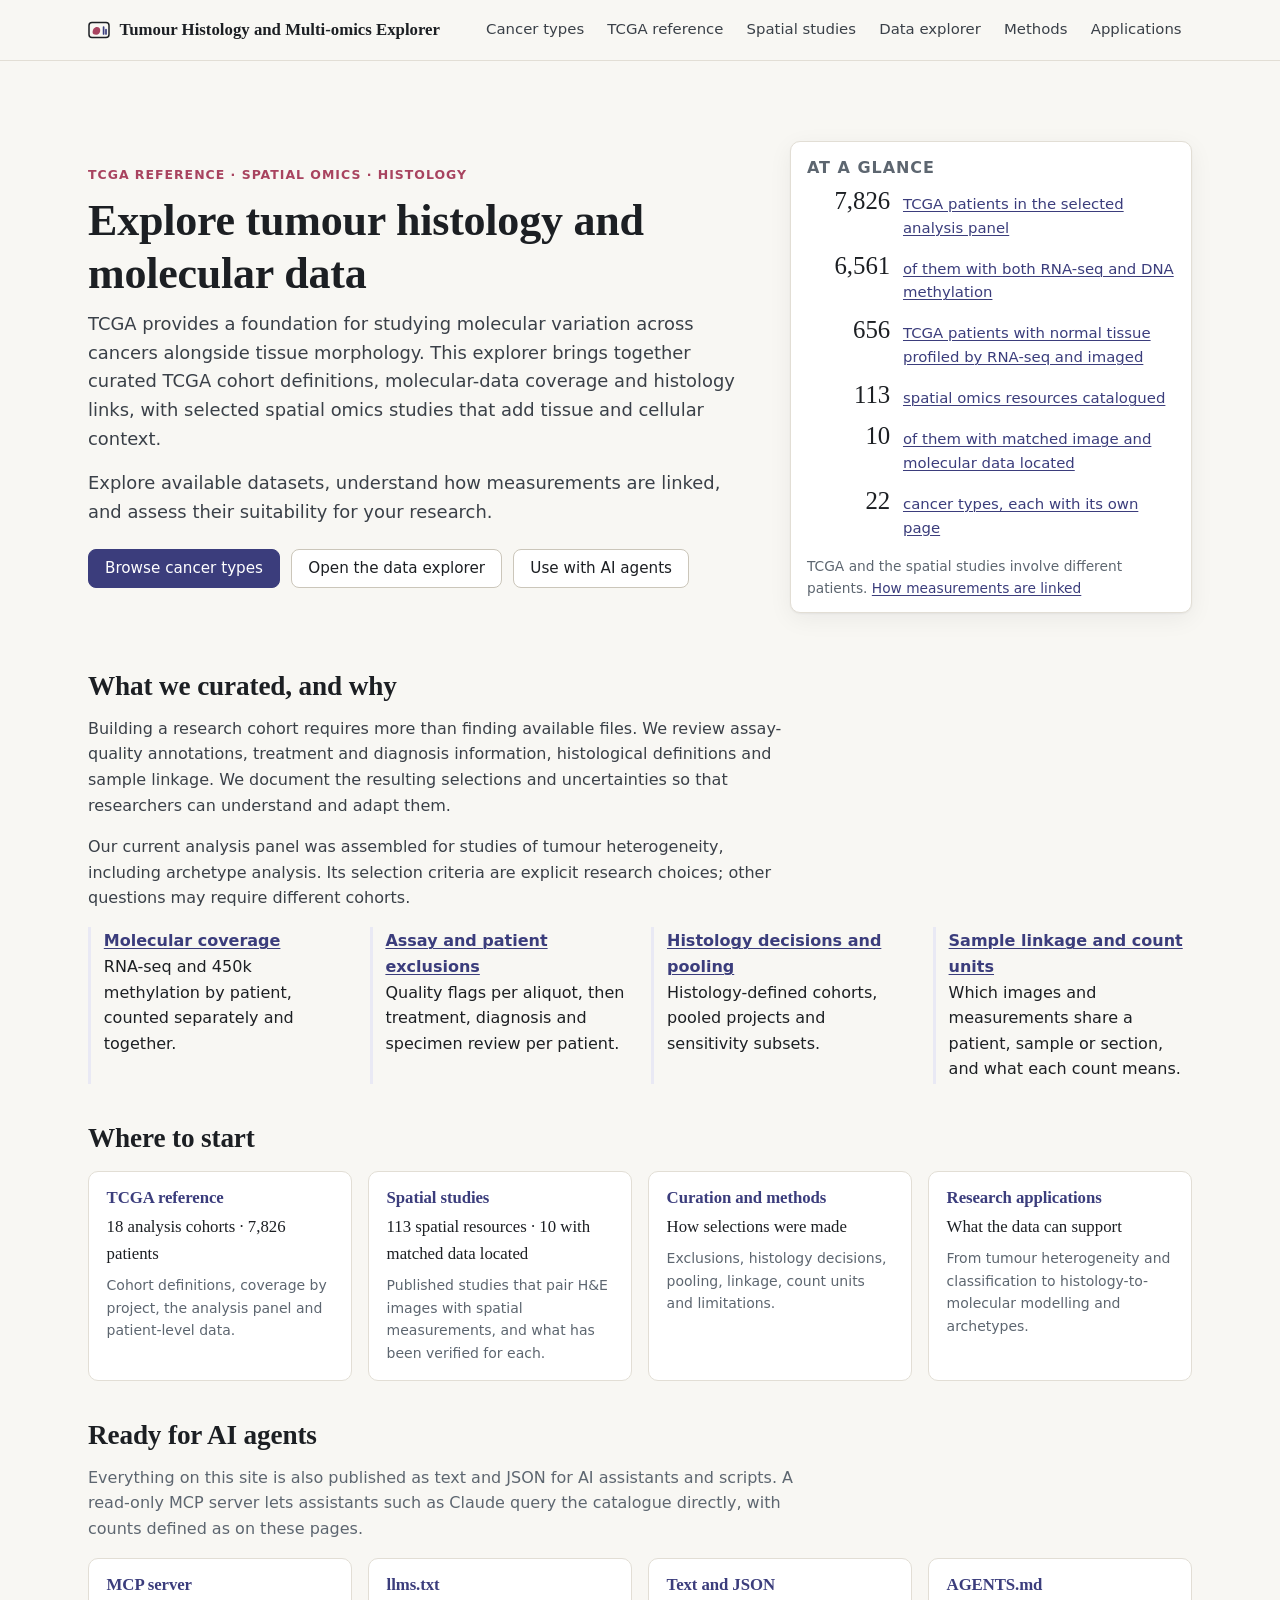
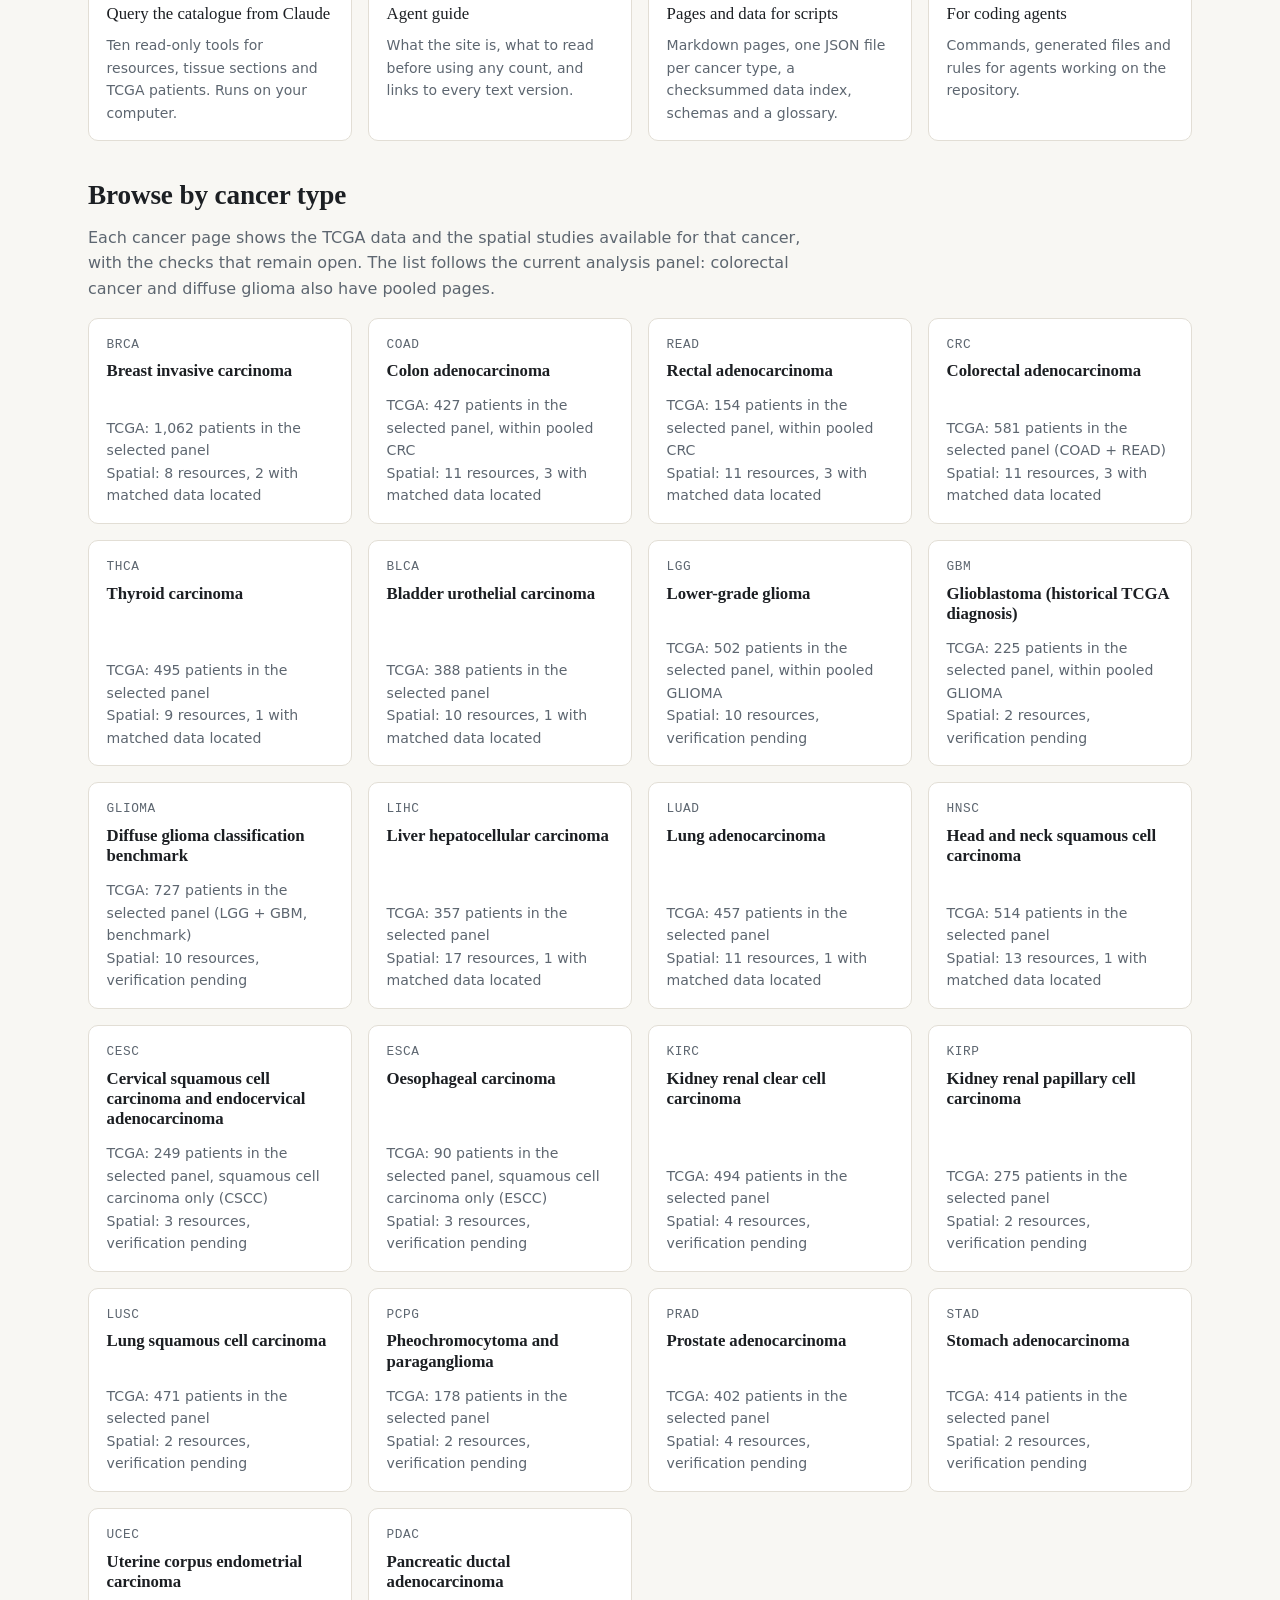
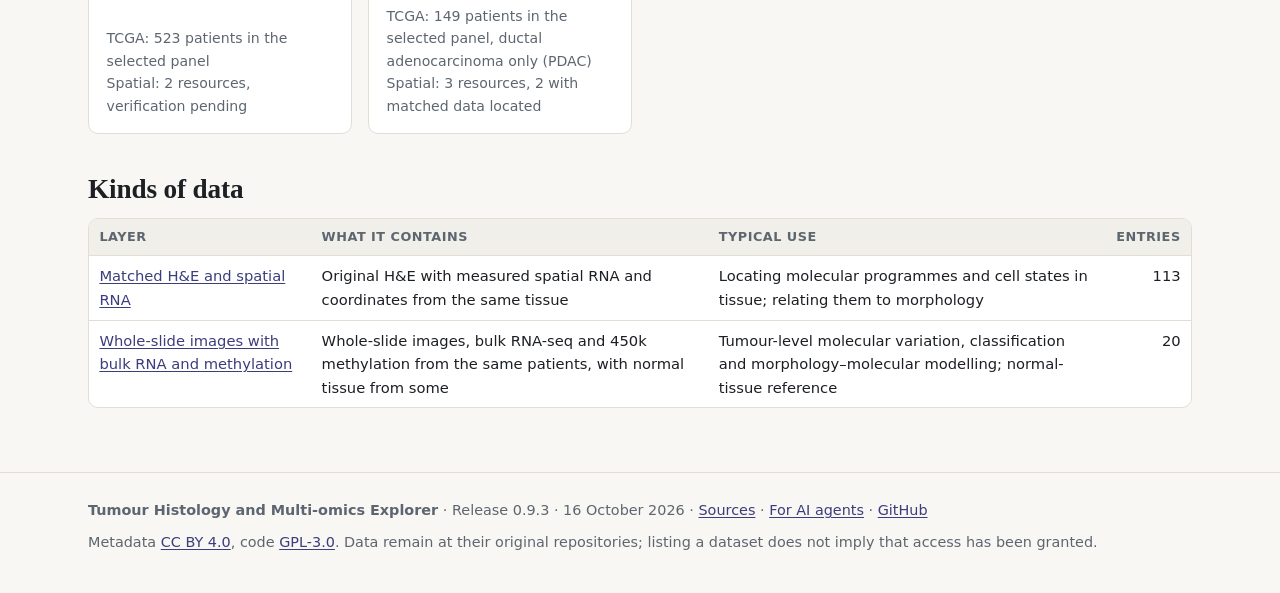
==== index.html @ 9174bf76 "Tumour Histology and Multi-omics Explorer, release 0.9.3 Static GitHub Pages site with curated publi" ====
<!doctype html>
<html lang="en">
<head>
<meta charset="utf-8">
<meta name="viewport" content="width=device-width, initial-scale=1">
<title>Tumour Histology and Multi-omics Explorer</title>
<meta name="description" content="A curated explorer of TCGA cohort definitions, molecular-data coverage and histology links, with selected spatial omics studies that add tissue and cellular context.">
<link rel="icon" href="assets/icon.svg" type="image/svg+xml">
<link rel="stylesheet" href="assets/css/site.css">
<link rel="alternate" type="text/markdown" title="Text version" href="llms.txt">
<!-- agent:dataset-jsonld -->
<script type="application/ld+json">
{
 "@context": "https://schema.org",
 "@type": "Dataset",
 "name": "Tumour Histology and Multi-omics Explorer",
 "description": "Curated public metadata linking tumour histology with molecular measurements: TCGA patients with RNA-seq and 450k DNA methylation, assay and patient exclusions and an analysis panel of 18 cohorts, and published spatial omics studies with matched H&E images, with their linkage, access route and verification status. The underlying data remain at their original repositories.",
 "version": "0.9.3",
 "dateModified": "2026-10-16",
 "keywords": [
  "TCGA",
  "histology",
  "H&E",
  "spatial transcriptomics",
  "RNA-seq",
  "DNA methylation",
  "tumour heterogeneity",
  "cancer"
 ],
 "isAccessibleForFree": true,
 "distribution": [
  {
   "@type": "DataDownload",
   "name": "Data index",
   "encodingFormat": "application/json",
   "contentUrl": "https://iarcbioinfo.github.io/histology-multiomics-explorer/data/index.json"
  },
  {
   "@type": "DataDownload",
   "name": "Agent guide",
   "encodingFormat": "text/markdown",
   "contentUrl": "https://iarcbioinfo.github.io/histology-multiomics-explorer/llms.txt"
  }
 ],
 "url": "https://iarcbioinfo.github.io/histology-multiomics-explorer/",
 "codeRepository": "https://github.com/IARCbioinfo/histology-multiomics-explorer",
 "license": "https://creativecommons.org/licenses/by/4.0/",
 "creator": {
  "@type": "Person",
  "name": "Matthieu Foll",
  "affiliation": {
   "@type": "Organization",
   "name": "International Agency for Research on Cancer"
  }
 }
}
</script>
<!-- /agent:dataset-jsonld -->
</head>
<body>
<a class="skip" href="#main">Skip to content</a>
<header class="site-header">
  <div class="wrap">
    <a class="brand" href="./"><svg width="22" height="20" viewBox="0 0 22 20" aria-hidden="true"><rect x="1" y="2.5" width="20" height="15" rx="3" fill="none" stroke="currentColor" stroke-width="1.5"/><path d="M4.6 12.4c0-2.9 1.9-5.3 4.3-5.3 2.2 0 3.6 1.6 3.3 3.9-.3 2.2-2.2 3.9-4.1 3.7-1.9-.2-3.5-.6-3.5-2.3Z" class="brand-blob"/><path d="M15.6 7v7M18 9.5v4.5" class="brand-bars" stroke-width="1.7" stroke-linecap="round"/></svg><span>Tumour Histology and Multi-omics Explorer</span></a>
    <button class="nav-toggle" type="button" aria-expanded="false" aria-controls="site-nav" hidden><svg width="16" height="16" viewBox="0 0 16 16" aria-hidden="true"><path d="M2 4h12M2 8h12M2 12h12" stroke="currentColor" stroke-width="1.6" stroke-linecap="round"/></svg>Menu</button>
    <nav class="site-nav" id="site-nav" aria-label="Main"><ul>
      <li><a href="cancers.html">Cancer types</a></li>
      <li><a href="tcga.html">TCGA reference</a></li>
      <li><a href="spatial.html">Spatial studies</a></li>
      <li><a href="explore.html">Data explorer</a></li>
      <li><a href="methods.html">Methods</a></li>
      <li><a href="applications.html">Applications</a></li>
    </ul></nav>
  </div>
</header>

<main id="main">
  <div class="wrap">
    <section class="hero">
      <div>
        <div class="eyebrow">TCGA reference · spatial omics · histology</div>
        <h1>Explore tumour histology and molecular data</h1>
        <p class="lede">TCGA provides a foundation for studying molecular variation across cancers alongside tissue morphology. This explorer brings together curated TCGA cohort definitions, molecular-data coverage and histology links, with selected spatial omics studies that add tissue and cellular context.</p>
        <p class="lede">Explore available datasets, understand how measurements are linked, and assess their suitability for your research.</p>
        <div class="actions">
          <a class="btn primary" href="cancers.html">Browse cancer types</a>
          <a class="btn" href="explore.html">Open the data explorer</a>
          <a class="btn" href="agents.html">Use with AI agents</a>
        </div>
      </div>
      <aside class="figure glance" aria-labelledby="glance-h">
        <h2 id="glance-h" class="glance-title">At a glance</h2>
        <dl class="glance-list" id="glance"><div><dt>…</dt><dd>Loading</dd></div></dl>
        <p class="glance-note">TCGA and the spatial studies involve different patients. <a href="methods.html#linkage">How measurements are linked</a></p>
      </aside>
    </section>

    <section aria-labelledby="curated-h">
      <h2 id="curated-h">What we curated, and why</h2>
      <div class="prose">
        <p>Building a research cohort requires more than finding available files. We review assay-quality annotations, treatment and diagnosis information, histological definitions and sample linkage. We document the resulting selections and uncertainties so that researchers can understand and adapt them.</p>
        <p>Our current analysis panel was assembled for studies of tumour heterogeneity, including archetype analysis. Its selection criteria are explicit research choices; other questions may require different cohorts.</p>
      </div>
      <ul class="curated-list">
        <li><strong><a href="methods.html#tcga">Molecular coverage</a></strong>RNA-seq and 450k methylation by patient, counted separately and together.</li>
        <li><strong><a href="methods.html#quality">Assay and patient exclusions</a></strong>Quality flags per aliquot, then treatment, diagnosis and specimen review per patient.</li>
        <li><strong><a href="methods.html#analysis-cohorts">Histology decisions and pooling</a></strong>Histology-defined cohorts, pooled projects and sensitivity subsets.</li>
        <li><strong><a href="methods.html#linkage">Sample linkage and count units</a></strong>Which images and measurements share a patient, sample or section, and what each count means.</li>
      </ul>
    </section>

    <section aria-labelledby="routes-h">
      <h2 id="routes-h">Where to start</h2>
      <div class="route-grid">
        <a class="card" href="tcga.html"><h3>TCGA reference</h3><span class="figure-line" id="route-tcga">TCGA cohorts, coverage and exclusions</span><span class="small muted">Cohort definitions, coverage by project, the analysis panel and patient-level data.</span></a>
        <a class="card" href="spatial.html"><h3>Spatial studies</h3><span class="figure-line" id="route-spatial">Matched H&amp;E and spatial data</span><span class="small muted">Published studies that pair H&amp;E images with spatial measurements, and what has been verified for each.</span></a>
        <a class="card" href="methods.html"><h3>Curation and methods</h3><span class="figure-line">How selections were made</span><span class="small muted">Exclusions, histology decisions, pooling, linkage, count units and limitations.</span></a>
        <a class="card" href="applications.html"><h3>Research applications</h3><span class="figure-line">What the data can support</span><span class="small muted">From tumour heterogeneity and classification to histology-to-molecular modelling and archetypes.</span></a>
      </div>
    </section>

    <section aria-labelledby="agents-h">
      <h2 id="agents-h">Ready for AI agents</h2>
      <p class="prose muted">Everything on this site is also published as text and JSON for AI assistants and scripts. A read-only MCP server lets assistants such as Claude query the catalogue directly, with counts defined as on these pages.</p>
      <div class="route-grid">
        <a class="card" href="agents.html#mcp"><h3>MCP server</h3><span class="figure-line">Query the catalogue from Claude</span><span class="small muted">Ten read-only tools for resources, tissue sections and TCGA patients. Runs on your computer.</span></a>
        <a class="card" href="llms.txt"><h3>llms.txt</h3><span class="figure-line">Agent guide</span><span class="small muted">What the site is, what to read before using any count, and links to every text version.</span></a>
        <a class="card" href="agents.html#files"><h3>Text and JSON</h3><span class="figure-line">Pages and data for scripts</span><span class="small muted">Markdown pages, one JSON file per cancer type, a checksummed data index, schemas and a glossary.</span></a>
        <a class="card" href="https://github.com/IARCbioinfo/histology-multiomics-explorer/blob/main/AGENTS.md"><h3>AGENTS.md</h3><span class="figure-line">For coding agents</span><span class="small muted">Commands, generated files and rules for agents working on the repository.</span></a>
      </div>
    </section>

    <section aria-labelledby="cancers-h">
      <h2 id="cancers-h">Browse by cancer type</h2>
      <p class="prose muted">Each cancer page shows the TCGA data and the spatial studies available for that cancer, with the checks that remain open. The list follows the current analysis panel: colorectal cancer and diffuse glioma also have pooled pages.</p>
      <div class="grid" id="cancer-grid"></div>
    </section>

    <section aria-labelledby="layers-h">
      <h2 id="layers-h">Kinds of data</h2>
      <div class="table-wrap">
        <table class="stack">
          <thead><tr><th scope="col">Layer</th><th scope="col">What it contains</th><th scope="col">Typical use</th><th scope="col" class="num">Entries</th></tr></thead>
          <tbody id="layers"></tbody>
        </table>
      </div>
    </section>
  </div>
</main>

<footer class="site-footer">
  <div class="wrap">
    <span><strong>Tumour Histology and Multi-omics Explorer</strong> · <span id="release">Release</span> · <a href="sources.html">Sources</a> · <a href="agents.html">For AI agents</a> · <a href="https://github.com/IARCbioinfo/histology-multiomics-explorer">GitHub</a></span>
    <span>Metadata <a href="https://github.com/IARCbioinfo/histology-multiomics-explorer/blob/main/DATA-LICENSE.md">CC BY 4.0</a>, code <a href="https://github.com/IARCbioinfo/histology-multiomics-explorer/blob/main/LICENSE">GPL-3.0</a>. Data remain at their original repositories; listing a dataset does not imply that access has been granted.</span>
  </div>
</footer>
<script type="module" src="assets/js/home.js"></script>
</body>
</html>
---- assets/css/site.css ----
/* Tumour Histology and Multi-omics Explorer */

:root {
  --bg: #f8f7f3;
  --surface: #ffffff;
  --surface-2: #f1efe9;
  --ink: #1c1f23;
  --ink-2: #3a4048;
  --muted: #5d6670;
  --line: #e2ded5;
  --line-strong: #cbc6ba;
  --accent: #3b3d7c;        /* haematoxylin */
  --accent-ink: #2c2e63;
  --accent-soft: #e9e9f4;
  --eosin: #a8435f;
  --eosin-soft: #f6e8ec;
  --ok: #2d6a4f;
  --ok-soft: #e4f1ea;
  --warn: #85601a;
  --warn-soft: #f6eedc;
  --neutral-soft: #ecebe6;
  --focus: #3b3d7c;
  --shadow: 0 1px 2px rgba(20, 20, 30, .05), 0 6px 24px rgba(20, 20, 30, .06);
  --radius: 10px;
  --serif: "Iowan Old Style", "Charter", "Bitstream Charter", "Sitka Text", Cambria, Georgia, serif;
  --sans: system-ui, -apple-system, "Segoe UI", Roboto, "Helvetica Neue", Arial, sans-serif;
  --mono: ui-monospace, "SF Mono", Menlo, Consolas, monospace;
  color-scheme: light;
}

@media (prefers-color-scheme: dark) {
  :root:not([data-theme="light"]) {
    --bg: #141518;
    --surface: #1b1d21;
    --surface-2: #22252a;
    --ink: #ecebe7;
    --ink-2: #d2d2cf;
    --muted: #a3a8ae;
    --line: #2f3238;
    --line-strong: #444851;
    --accent: #a9abeb;
    --accent-ink: #c9cbf5;
    --accent-soft: #2a2c4a;
    --eosin: #e48aa3;
    --eosin-soft: #3a2630;
    --ok: #86cfa8;
    --ok-soft: #1f3329;
    --warn: #e1bd6e;
    --warn-soft: #362c18;
    --neutral-soft: #2a2c31;
    --focus: #a9abeb;
    --shadow: 0 1px 2px rgba(0, 0, 0, .3), 0 6px 24px rgba(0, 0, 0, .25);
    color-scheme: dark;
  }
}
:root[data-theme="dark"] {
  --bg: #141518; --surface: #1b1d21; --surface-2: #22252a; --ink: #ecebe7; --ink-2: #d2d2cf;
  --muted: #a3a8ae; --line: #2f3238; --line-strong: #444851; --accent: #a9abeb; --accent-ink: #c9cbf5;
  --accent-soft: #2a2c4a; --eosin: #e48aa3; --eosin-soft: #3a2630; --ok: #86cfa8; --ok-soft: #1f3329;
  --warn: #e1bd6e; --warn-soft: #362c18; --neutral-soft: #2a2c31; --focus: #a9abeb;
  --shadow: 0 1px 2px rgba(0, 0, 0, .3), 0 6px 24px rgba(0, 0, 0, .25);
  color-scheme: dark;
}

*, *::before, *::after { box-sizing: border-box; }
html { -webkit-text-size-adjust: 100%; }
body {
  margin: 0;
  background: var(--bg);
  color: var(--ink);
  font: 16px/1.6 var(--sans);
  font-feature-settings: "kern", "liga";
}
img, svg { max-width: 100%; }
a { color: var(--accent); text-decoration-thickness: 1px; text-underline-offset: 2px; }
a:hover { color: var(--accent-ink); }
:focus-visible { outline: 2px solid var(--focus); outline-offset: 2px; border-radius: 3px; }
h1, h2, h3 { font-family: var(--serif); font-weight: 600; line-height: 1.2; letter-spacing: -.005em; color: var(--ink); }
h1 { font-size: clamp(1.9rem, 1.2rem + 2.4vw, 2.75rem); margin: 0 0 .6rem; }
h2 { font-size: clamp(1.35rem, 1.1rem + .8vw, 1.7rem); margin: 2.4rem 0 .8rem; }
h3 { font-size: 1.12rem; margin: 1.6rem 0 .5rem; }
p { margin: 0 0 1rem; }
small, .small { font-size: .875rem; }
.muted { color: var(--muted); }
.num { font-variant-numeric: tabular-nums; }
code, .mono { font-family: var(--mono); font-size: .86em; }
.visually-hidden { position: absolute !important; width: 1px; height: 1px; overflow: hidden; clip: rect(0 0 0 0); white-space: nowrap; }

.skip { position: absolute; left: -999px; top: 0; background: var(--surface); padding: .5rem 1rem; z-index: 20; }
.skip:focus { left: 1rem; top: 1rem; }

.wrap { max-width: 1160px; margin: 0 auto; padding: 0 16px; }
@media (min-width: 720px) { .wrap { padding: 0 28px; } }
.prose { max-width: 70ch; }
.prose p, .prose li { color: var(--ink-2); }

/* Header and navigation */
.site-header { border-bottom: 1px solid var(--line); background: var(--bg); position: sticky; top: 0; z-index: 10; backdrop-filter: saturate(1.2) blur(6px); }
.site-header .wrap { display: flex; align-items: center; justify-content: space-between; gap: 1rem; min-height: 60px; flex-wrap: wrap; }
.brand { display: flex; align-items: center; gap: .6rem; color: var(--ink); text-decoration: none; font-family: var(--serif); font-weight: 600; font-size: 1.05rem; }
.brand svg { flex: none; }
.brand .brand-blob { fill: var(--eosin); }
.brand .brand-bars { stroke: var(--accent); }
.brand span { line-height: 1.25; }
html { scroll-padding-top: 80px; }
.site-header .wrap { gap: .5rem 1.5rem; }
.brand { flex: 1 1 auto; min-width: 0; }
.site-nav { flex: none; }
@media (min-width: 1024px) { .site-header .wrap { flex-wrap: nowrap; } }
.site-nav ul { display: flex; flex-wrap: wrap; gap: .15rem; margin: 0; padding: 0; list-style: none; }
.site-nav a { display: block; padding: .4rem .65rem; border-radius: 6px; color: var(--ink-2); text-decoration: none; font-size: .93rem; font-weight: 500; white-space: nowrap; }
.site-nav a:hover { background: var(--surface-2); color: var(--ink); }
.site-nav a[aria-current="page"] { color: var(--accent); background: var(--accent-soft); }
.nav-toggle { display: none; flex: none; align-items: center; gap: .45rem; font: inherit; font-size: .92rem; font-weight: 500; padding: .4rem .75rem; border: 1px solid var(--line); border-radius: 6px; background: var(--surface); color: var(--ink); cursor: pointer; }
.nav-toggle:hover { background: var(--surface-2); }
@media (max-width: 1023px) {
  .brand { flex-basis: 0; }
  .site-nav { width: 100%; padding-bottom: .5rem; }
  .has-toggle .nav-toggle { display: inline-flex; }
  .has-toggle .site-nav { display: none; }
  .has-toggle.nav-open .site-nav { display: block; border-top: 1px solid var(--line); padding-top: .4rem; }
  .has-toggle .site-nav ul { flex-direction: column; }
  .has-toggle .site-nav a { padding: .55rem .65rem; }
}
@media (max-width: 560px) {
  .site-header .wrap { padding-top: .45rem; padding-bottom: .45rem; }
  .brand { font-size: 1rem; }
}

main { padding: 2rem 0 4rem; }
.site-footer { border-top: 1px solid var(--line); padding: 1.6rem 0 2.4rem; color: var(--muted); font-size: .9rem; }
.site-footer .wrap { display: flex; flex-wrap: wrap; justify-content: space-between; gap: .6rem 2rem; }

/* Hero */
.hero { padding: 2.2rem 0 1.2rem; display: grid; gap: 2rem; align-items: center; }
@media (min-width: 900px) { .hero { grid-template-columns: 1.25fr .75fr; padding-top: 3rem; } }
.hero .lede { font-size: 1.12rem; color: var(--ink-2); max-width: 62ch; }
.eyebrow { text-transform: uppercase; letter-spacing: .08em; font-size: .78rem; color: var(--eosin); font-weight: 600; margin-bottom: .6rem; }
.actions { display: flex; gap: .7rem; flex-wrap: wrap; margin-top: 1.4rem; }
.btn { display: inline-flex; align-items: center; gap: .45rem; border: 1px solid var(--line-strong); background: var(--surface); color: var(--ink); padding: .55rem 1rem; border-radius: 8px; font: inherit; font-size: .95rem; text-decoration: none; cursor: pointer; line-height: 1.3; }
.btn:hover { border-color: var(--accent); color: var(--accent); }
.btn.primary { background: var(--accent); border-color: var(--accent); color: var(--surface); }
.btn.primary:hover { background: var(--accent-ink); border-color: var(--accent-ink); color: var(--surface); }
.btn.small { padding: .35rem .7rem; font-size: .875rem; }
.btn[disabled] { opacity: .5; cursor: not-allowed; }

/* Figure */
.figure { margin: 0; background: var(--surface); border: 1px solid var(--line); border-radius: var(--radius); padding: 1rem 1rem .8rem; box-shadow: var(--shadow); }
.figure figcaption { font-size: .86rem; color: var(--muted); margin-top: .4rem; line-height: 1.5; }
.simplex .edge { fill: none; stroke: var(--line-strong); stroke-width: 1.5; }
.simplex .area { fill: var(--accent-soft); opacity: .55; }
.simplex .dot { fill: var(--accent); opacity: .7; }
.simplex .dot.hl { fill: var(--eosin); opacity: 1; }
.simplex .vertex { fill: var(--surface); stroke: var(--eosin); stroke-width: 2; }
.simplex text { fill: var(--ink-2); font: 12px var(--sans); }
.simplex .lead { stroke: var(--muted); stroke-width: 1; stroke-dasharray: 2 3; fill: none; }
.schematic { width: 100%; height: auto; display: block; }
.schematic .box { fill: var(--surface-2); stroke: var(--line-strong); }
.schematic .box.spatial { fill: var(--eosin-soft); stroke: var(--eosin); stroke-dasharray: 5 4; }
.schematic .node { fill: var(--surface); stroke: var(--line-strong); }
.schematic .node.mol { stroke: var(--accent); }
.schematic .node.img { stroke: var(--eosin); }
.schematic text { fill: var(--ink-2); font: 11.5px var(--sans); }
.schematic .title { fill: var(--ink); font-weight: 600; font-size: 12.5px; }
.schematic .sub { fill: var(--muted); font-size: 10px; }
.schematic .note { fill: var(--muted); font-size: 10px; font-style: italic; }
.schematic .link { stroke: var(--ink-2); stroke-width: 1.4; fill: none; }
.schematic .link.dashed { stroke-dasharray: 4 3; }
.schematic .arrowhead { fill: var(--ink-2); }
.glance-title { font-size: 1rem; margin: 0 0 .6rem; font-family: var(--sans); text-transform: uppercase; letter-spacing: .06em; color: var(--muted); }
.glance-list { margin: 0; display: grid; gap: .7rem; }
.glance-list > div { display: grid; grid-template-columns: 5.2rem 1fr; gap: .8rem; align-items: baseline; }
.glance-list dt { font-family: var(--serif); font-size: 1.55rem; line-height: 1.1; text-align: right; font-variant-numeric: tabular-nums; }
.glance-list dd { margin: 0; color: var(--ink-2); font-size: .93rem; }
.glance-note { font-size: .86rem; color: var(--muted); margin: .9rem 0 0; }
.route-grid { display: grid; gap: 1rem; grid-template-columns: repeat(auto-fit, minmax(220px, 1fr)); margin: 1rem 0 .4rem; }
.route-grid a.card h3 { color: var(--accent); }
.route-grid .figure-line { font-family: var(--serif); font-size: 1.05rem; color: var(--ink); }
.curated-list { display: grid; gap: .6rem 1.4rem; grid-template-columns: repeat(auto-fit, minmax(230px, 1fr)); padding: 0; margin: 1rem 0 0; list-style: none; }
.curated-list li { border-left: 3px solid var(--accent-soft); padding: .1rem 0 .1rem .8rem; }
.curated-list strong { display: block; }
.page-nav { display: flex; flex-wrap: wrap; align-items: baseline; gap: .35rem .9rem; font-size: .92rem; margin: .4rem 0 1.4rem; padding: .6rem 0; border-top: 1px solid var(--line); border-bottom: 1px solid var(--line); }
.page-nav-label { color: var(--muted); font-size: .75rem; font-weight: 600; text-transform: uppercase; letter-spacing: .06em; margin-right: .2rem; }
.page-nav.grouped { display: block; }
.page-nav.grouped .page-nav-label { display: block; margin-bottom: .35rem; }
.page-nav-row { display: flex; flex-wrap: wrap; align-items: baseline; gap: .3rem .9rem; padding: .15rem 0; }
.page-nav-group { color: var(--muted); font-size: .85rem; min-width: 8.5rem; }
@media (max-width: 560px) { .page-nav-group { min-width: 0; width: 100%; } }

/* Code */
code { font-family: var(--mono); font-size: .88em; background: var(--surface-2); border-radius: 4px; padding: .05em .3em; overflow-wrap: anywhere; }
pre { background: var(--surface-2); border: 1px solid var(--line); border-radius: 8px; padding: .8rem 1rem; overflow-x: auto; margin: .4rem 0 1rem; }
pre code { background: none; padding: 0; font-size: .85rem; overflow-wrap: normal; white-space: pre; }

/* Stats */
.stats { display: grid; grid-template-columns: repeat(auto-fit, minmax(170px, 1fr)); gap: 1rem; margin: 1.4rem 0 .6rem; }
.stat { background: var(--surface); border: 1px solid var(--line); border-radius: var(--radius); padding: 1rem 1.1rem; }
.stat .value { font-family: var(--serif); font-size: 1.9rem; line-height: 1.1; font-variant-numeric: tabular-nums; }
.stat .label { color: var(--muted); font-size: .88rem; margin-top: .25rem; }

/* Cards */
.grid { display: grid; gap: 1rem; grid-template-columns: repeat(auto-fill, minmax(250px, 1fr)); }
.card { background: var(--surface); border: 1px solid var(--line); border-radius: var(--radius); padding: 1rem 1.1rem; display: flex; flex-direction: column; gap: .4rem; }
a.card { color: inherit; text-decoration: none; transition: border-color .15s, box-shadow .15s; }
a.card:hover { border-color: var(--accent); box-shadow: var(--shadow); }
.card .code { font-family: var(--mono); font-size: .8rem; color: var(--muted); letter-spacing: .04em; }
.card h3 { margin: 0; font-size: 1.05rem; }
.card .meta { font-size: .88rem; color: var(--muted); margin-top: auto; padding-top: .4rem; }

/* Chips */
.chip { display: inline-flex; align-items: center; gap: .3rem; padding: .08rem .5rem; border-radius: 999px; font-size: .78rem; line-height: 1.5; background: var(--neutral-soft); color: var(--ink-2); white-space: nowrap; border: 1px solid transparent; }
@media (max-width: 560px) { .page-head .chip { white-space: normal; max-width: 100%; border-radius: 10px; } }
.chip.ok { background: var(--ok-soft); color: var(--ok); }
.chip.warn { background: var(--warn-soft); color: var(--warn); }
.chip.accent { background: var(--accent-soft); color: var(--accent); }
.chip.eosin { background: var(--eosin-soft); color: var(--eosin); }
.chip.outline { background: transparent; border-color: var(--line-strong); }
.chips { display: flex; flex-wrap: wrap; gap: .3rem; }

/* Tables */
.table-wrap { overflow-x: auto; border: 1px solid var(--line); border-radius: var(--radius); background: var(--surface); }
table { border-collapse: collapse; width: 100%; font-size: .92rem; }
th, td { text-align: left; padding: .5rem .65rem; border-bottom: 1px solid var(--line); vertical-align: top; }
thead th { font-weight: 600; color: var(--muted); font-size: .8rem; text-transform: uppercase; letter-spacing: .04em; background: var(--surface-2); position: sticky; top: 0; }
tbody tr:last-child td { border-bottom: 0; }
td.num, th.num { text-align: right; font-variant-numeric: tabular-nums; }
tr.clickable { cursor: pointer; }
tr.clickable:hover td { background: var(--surface-2); }
table.compact th, table.compact td { padding: .4rem .6rem; }
#screen-table td.primary { white-space: nowrap; }
caption { text-align: left; padding: .7rem .75rem; color: var(--muted); font-size: .88rem; caption-side: bottom; }

/* Explorer */
.explorer { display: grid; gap: 1.5rem; }
.explorer > * { min-width: 0; }
@media (min-width: 980px) { .explorer { grid-template-columns: 260px minmax(0, 1fr); align-items: start; } }
.filters { background: var(--surface); border: 1px solid var(--line); border-radius: var(--radius); padding: .4rem 1rem 1rem; }
@media (min-width: 980px) { .filters { position: sticky; top: 76px; max-height: calc(100vh - 92px); overflow: auto; } }
.filters > summary { list-style: none; cursor: pointer; padding: .6rem 0; font-weight: 600; display: flex; justify-content: space-between; align-items: center; }
.filters > summary::-webkit-details-marker { display: none; }
.filters > summary::after { content: "Show"; font-weight: 400; color: var(--accent); font-size: .9rem; }
.filters[open] > summary::after { content: "Hide"; }
@media (min-width: 980px) { .filters > summary { pointer-events: none; } .filters > summary::after, .filters[open] > summary::after { content: none; } }
.fgroup { border: 0; margin: .4rem 0 0; padding: .7rem 0; border-top: 1px solid var(--line); }
.fgroup legend { font-size: .8rem; font-weight: 600; color: var(--muted); text-transform: uppercase; letter-spacing: .05em; padding: 0; margin-bottom: .35rem; }
.fgroup label { display: flex; gap: .45rem; align-items: baseline; font-size: .9rem; padding: .12rem 0; cursor: pointer; color: var(--ink-2); }
.fgroup label .n { margin-left: auto; color: var(--muted); font-size: .8rem; font-variant-numeric: tabular-nums; }
.fgroup input[type="checkbox"] { accent-color: var(--accent); }
.search { width: 100%; margin-bottom: .2rem; padding: .55rem .7rem; border: 1px solid var(--line-strong); border-radius: 8px; font: inherit; background: var(--surface); color: var(--ink); }
.search::placeholder { color: var(--muted); }
.toggle { display: flex; gap: .5rem; align-items: flex-start; font-size: .9rem; padding: .6rem .7rem; background: var(--accent-soft); border-radius: 8px; margin: .6rem 0 .2rem; cursor: pointer; }
.toggle input { accent-color: var(--accent); margin-top: .3rem; }

.tabs { display: flex; gap: .3rem; border-bottom: 1px solid var(--line); margin-bottom: 1rem; overflow-x: auto; scrollbar-width: none; }
.tabs button { white-space: nowrap; }
.tabs .short { display: none; }
@media (max-width: 560px) { .tabs .long { display: none; } .tabs .short { display: inline; } .tabs button { padding: .55rem .6rem; } }
.tabs button { background: none; border: 0; border-bottom: 2px solid transparent; padding: .55rem .9rem; font: inherit; color: var(--muted); cursor: pointer; margin-bottom: -1px; }
.tabs button[aria-selected="true"] { color: var(--ink); border-bottom-color: var(--accent); font-weight: 600; }
.summary { display: flex; flex-wrap: wrap; align-items: center; justify-content: space-between; gap: .8rem; margin-bottom: .8rem; }
.summary .count { font-size: 1rem; color: var(--ink-2); }
.summary .count strong { font-family: var(--serif); font-size: 1.25rem; color: var(--ink); font-variant-numeric: tabular-nums; }
.summary .tools { display: flex; gap: .5rem; flex-wrap: wrap; }
.note { font-size: .86rem; color: var(--muted); margin: .2rem 0 1rem; }
.empty { padding: 2rem 1rem; text-align: center; color: var(--muted); }
.cell-sub { display: block; color: var(--muted); font-size: .82rem; margin-top: .15rem; }
td.primary .mono { overflow-wrap: anywhere; }
.more { margin-top: .8rem; text-align: center; }

/* Narrow tables become stacked rows */
@media (max-width: 760px) {
  .stack thead { display: none; }
  .stack, .stack tbody, .stack tr, .stack td { display: block; width: 100%; }
  .stack tr { border-bottom: 1px solid var(--line); padding: .6rem .2rem; }
  .stack tbody tr:last-child { border-bottom: 0; }
  .stack td { border: 0; padding: .15rem .6rem; display: grid; grid-template-columns: 8.5rem 1fr; gap: .6rem; }
  .stack td::before { content: attr(data-label); color: var(--muted); font-size: .78rem; text-transform: uppercase; letter-spacing: .04em; padding-top: .15rem; }
  .stack td.num { text-align: left; }
  .stack td.primary { grid-template-columns: 1fr; font-weight: 600; }
  .stack td.primary .cell-sub { font-weight: 400; }
  .stack td.primary::before { display: none; }
}

/* Dialog */
dialog.detail { border: 1px solid var(--line); border-radius: 14px; padding: 0; width: min(760px, calc(100vw - 24px)); max-height: calc(100vh - 32px); background: var(--surface); color: var(--ink); box-shadow: 0 20px 60px rgba(0,0,0,.25); }
dialog.detail::backdrop { background: rgba(20, 22, 28, .45); }
.detail-head { display: flex; justify-content: space-between; align-items: flex-start; gap: 1rem; padding: 1.1rem 1.3rem .8rem; border-bottom: 1px solid var(--line); position: sticky; top: 0; background: var(--surface); }
.detail-head h2 { margin: 0; font-size: 1.3rem; }
.detail-body { padding: 1rem 1.3rem 1.4rem; overflow: auto; }
.close { border: 0; background: var(--surface-2); color: var(--ink); border-radius: 8px; width: 34px; height: 34px; font-size: 1.2rem; cursor: pointer; flex: none; }
dl.kv { display: grid; grid-template-columns: minmax(8rem, 12rem) 1fr; gap: .45rem 1rem; margin: 0 0 1rem; font-size: .92rem; }
dl.kv dt { color: var(--muted); }
dl.kv dd { margin: 0; overflow-wrap: anywhere; }
@media (max-width: 560px) { dl.kv { grid-template-columns: 1fr; gap: .1rem; } dl.kv dd { margin-bottom: .5rem; } }
.links { display: flex; flex-wrap: wrap; gap: .5rem; margin: .3rem 0 1rem; }
.links a { display: inline-flex; align-items: center; gap: .3rem; padding: .3rem .65rem; border: 1px solid var(--line-strong); border-radius: 7px; text-decoration: none; font-size: .88rem; }
.links a:hover { border-color: var(--accent); }
.links .unavailable { padding: .3rem .65rem; border: 1px dashed var(--line-strong); border-radius: 7px; font-size: .88rem; color: var(--muted); }
.section-title { font-family: var(--sans); font-size: .8rem; text-transform: uppercase; letter-spacing: .06em; color: var(--muted); margin: 1.2rem 0 .5rem; font-weight: 600; }
.notes { margin: 0; padding-left: 1.1rem; color: var(--ink-2); font-size: .92rem; }
.notes li { margin-bottom: .3rem; }

/* Cancer page */
.page-head { padding: 1rem 0 .5rem; }
.page-head .code { font-family: var(--mono); color: var(--muted); letter-spacing: .05em; }
.evidence { display: grid; gap: 1rem; }
@media (min-width: 820px) { .evidence { grid-template-columns: repeat(2, 1fr); } }
.evidence .card { gap: .5rem; }
.evidence dl { display: grid; grid-template-columns: 6.5rem 1fr; gap: .35rem .8rem; margin: .2rem 0 0; font-size: .9rem; }
.evidence dt { color: var(--muted); }
.evidence dd { margin: 0; color: var(--ink-2); }
@media (max-width: 480px) { .evidence dl { grid-template-columns: 1fr; } }
.cohort-list { display: grid; gap: .6rem; }
.cohort-row { display: grid; gap: .3rem .8rem; grid-template-columns: 1fr auto; align-items: start; padding: .8rem 1rem; background: var(--surface); border: 1px solid var(--line); border-radius: var(--radius); }
button.linkish { background: none; border: 0; padding: 0; font: inherit; color: var(--accent); cursor: pointer; text-decoration: underline; text-underline-offset: 2px; }
.cohort-row button.linkish { text-decoration: none; background: none; border: 0; padding: 0; font: inherit; font-weight: 600; color: var(--accent); cursor: pointer; text-align: left; }
.cohort-row .desc { grid-column: 1 / -1; font-size: .9rem; color: var(--ink-2); }
.cohort-row .chips { justify-content: flex-end; }
@media (max-width: 560px) { .cohort-row { grid-template-columns: 1fr; } .cohort-row .chips { justify-content: flex-start; } }
details.disclosure { margin-top: .8rem; }
details.disclosure > summary { cursor: pointer; color: var(--accent); font-size: .95rem; padding: .3rem 0; }

/* Definition lists in methods */
.defs { display: grid; gap: .1rem; margin: 0 0 1.2rem; }
.defs > div { display: grid; grid-template-columns: minmax(9rem, 14rem) 1fr; gap: 1rem; padding: .55rem 0; border-bottom: 1px solid var(--line); }
.defs dt { font-weight: 600; }
.defs dd { margin: 0; color: var(--ink-2); }
@media (max-width: 560px) { .defs > div { grid-template-columns: 1fr; gap: .2rem; } }

.callout { background: var(--surface); border-left: 3px solid var(--eosin); padding: .8rem 1rem; border-radius: 0 8px 8px 0; color: var(--ink-2); font-size: .95rem; margin: 1rem 0 1.4rem; }
.ann-grid { display: grid; grid-template-columns: repeat(auto-fit, minmax(240px, 1fr)); gap: .8rem; margin: .6rem 0; }
.ann-grid > * { min-width: 0; }

/* Sources */
.source { padding: .9rem 0; border-bottom: 1px solid var(--line); overflow-wrap: anywhere; }
.detail-body p, .detail-body dd, .detail-body li { overflow-wrap: anywhere; }
.source:last-child { border-bottom: 0; }
.source .cite { color: var(--ink-2); }
.source .mono, .source a { overflow-wrap: anywhere; }
.source .cite strong { color: var(--ink); font-weight: 600; }

@media print {
  .site-header, .filters, .tools, .site-footer { display: none; }
  body { background: #fff; }
}
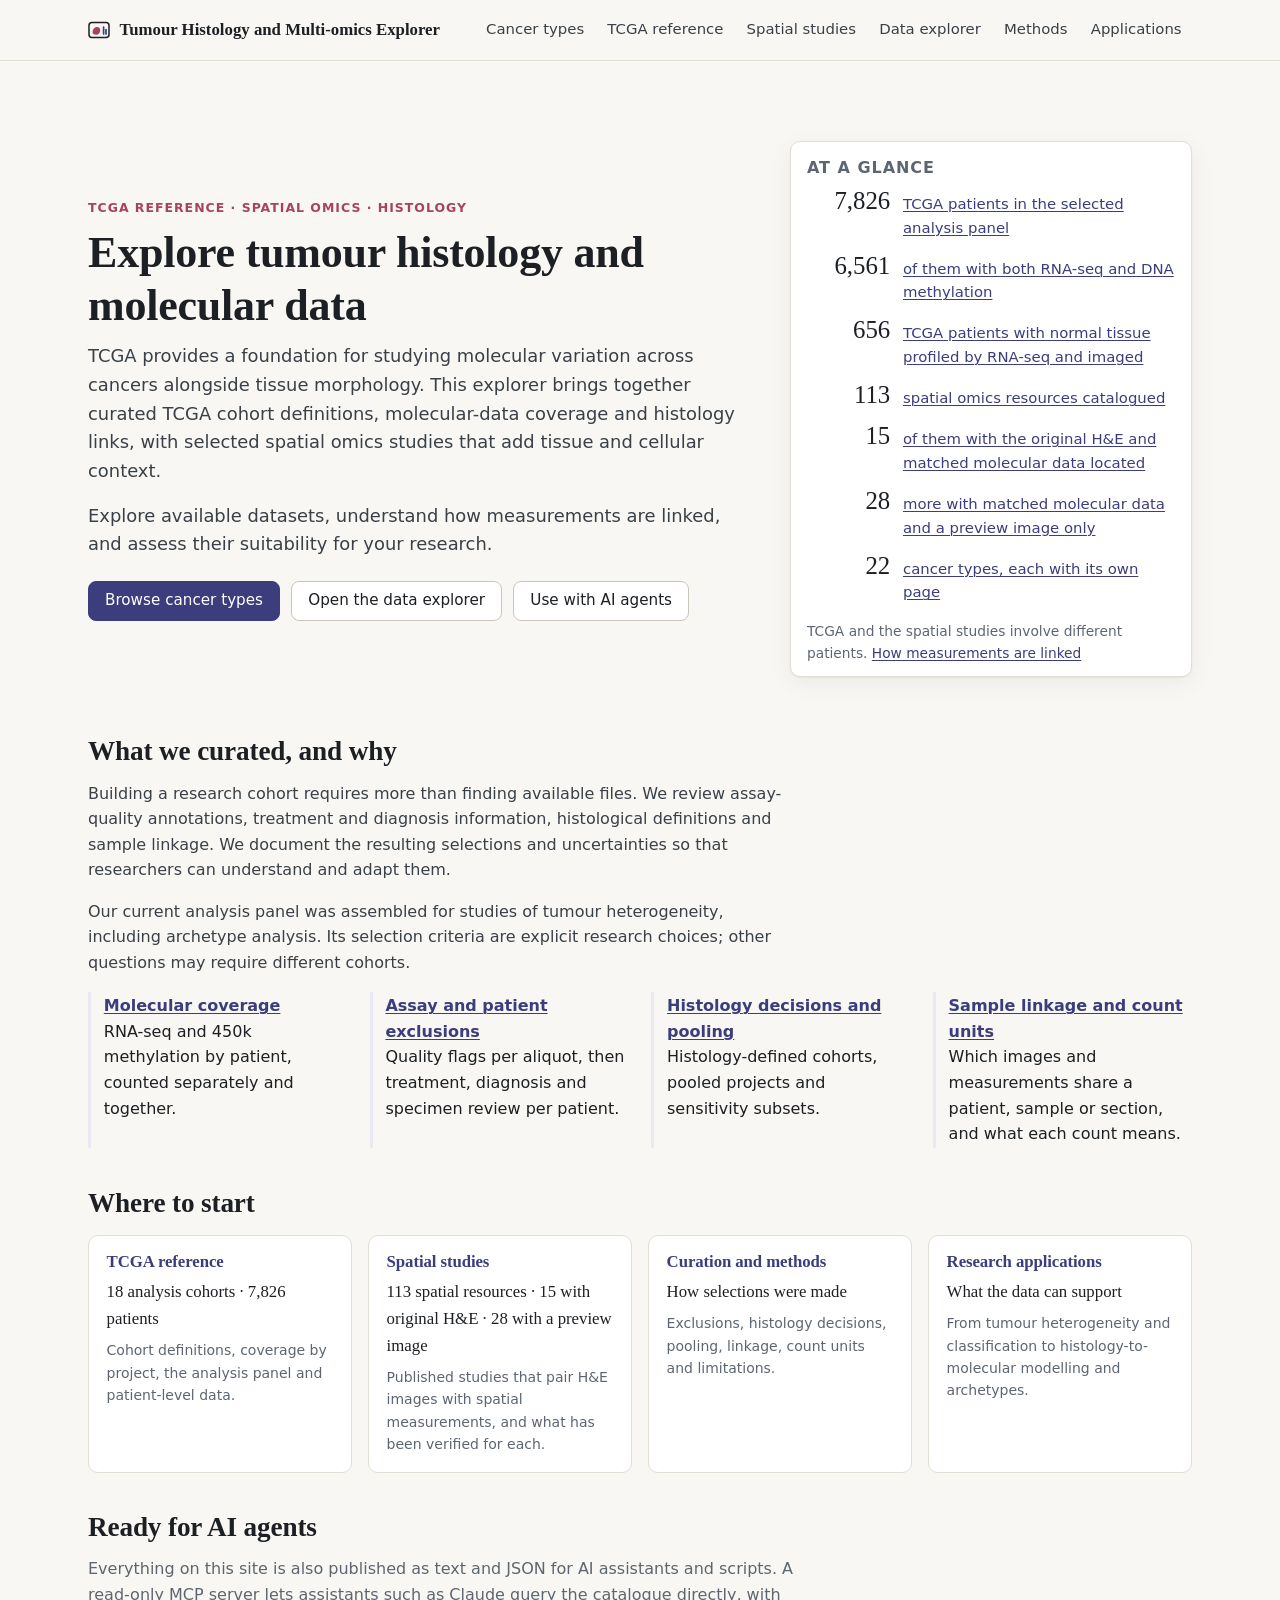
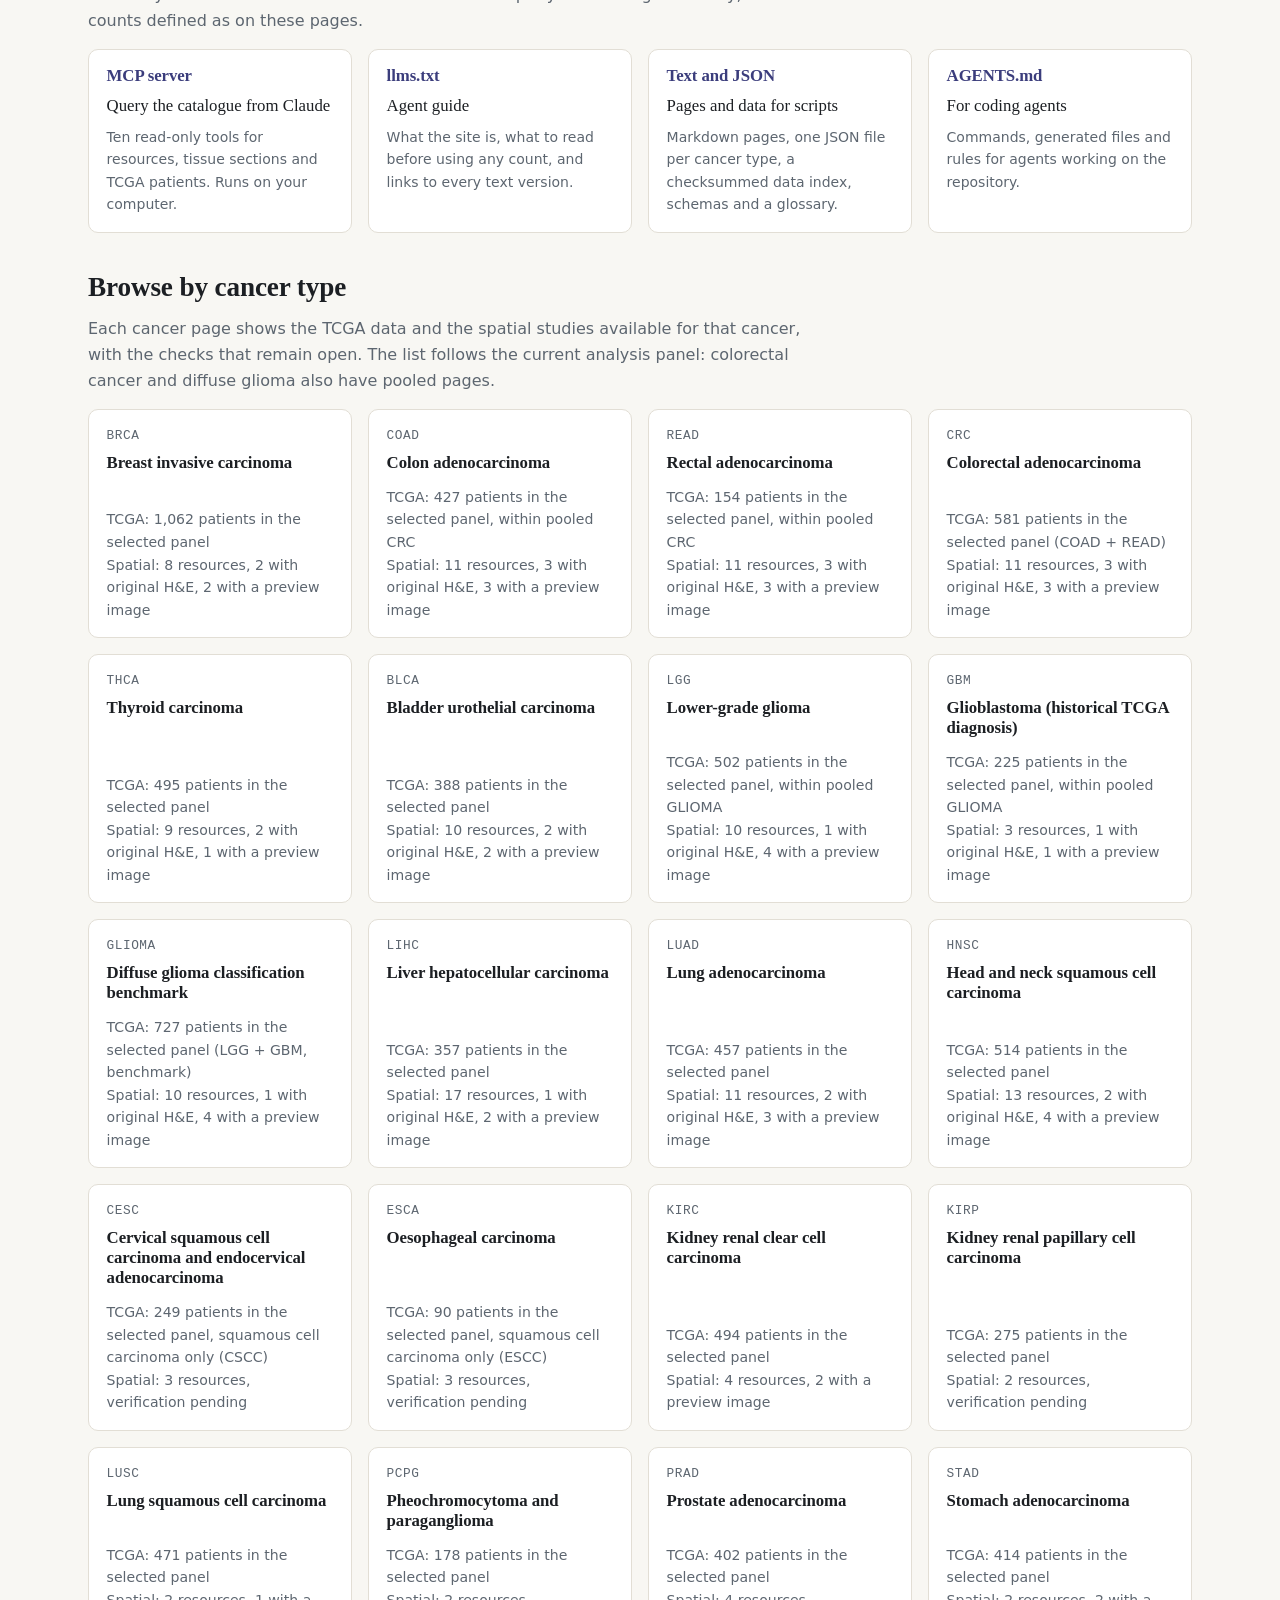
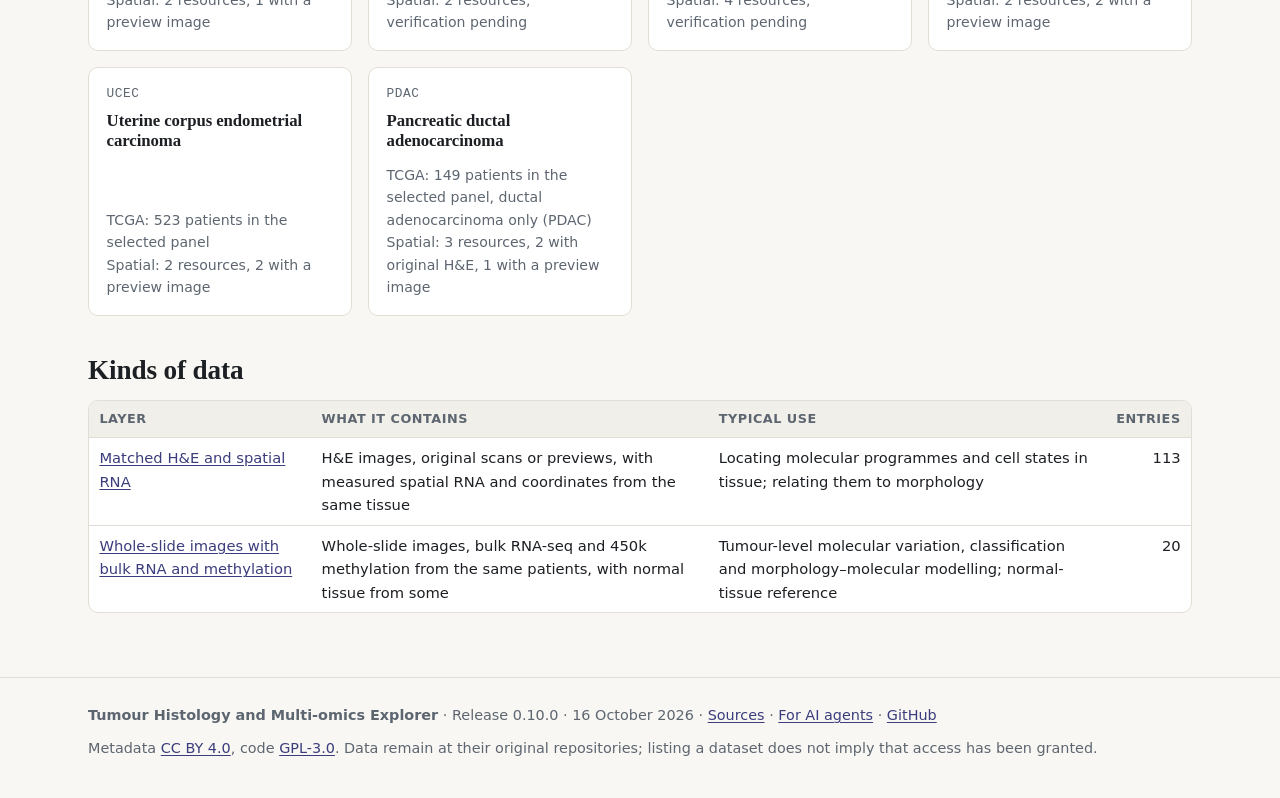
==== commit 4269694e: "Release 0.10.0: two spatial image levels and the package review Apply the package review of the 77 s" ====
--- a/index.html
+++ b/index.html
@@ -14,8 +14,8 @@
  "@context": "https://schema.org",
  "@type": "Dataset",
  "name": "Tumour Histology and Multi-omics Explorer",
- "description": "Curated public metadata linking tumour histology with molecular measurements: TCGA patients with RNA-seq and 450k DNA methylation, assay and patient exclusions and an analysis panel of 18 cohorts, and published spatial omics studies with matched H&E images, with their linkage, access route and verification status. The underlying data remain at their original repositories.",
- "version": "0.9.3",
+ "description": "Curated public metadata linking tumour histology with molecular measurements: TCGA patients with RNA-seq and 450k DNA methylation, assay and patient exclusions and an analysis panel of 18 cohorts, and published spatial omics studies with matched H&E images (original scans or preview images), with their linkage, access route and verification status. The underlying data remain at their original repositories.",
+ "version": "0.10.0",
  "dateModified": "2026-10-16",
  "keywords": [
   "TCGA",
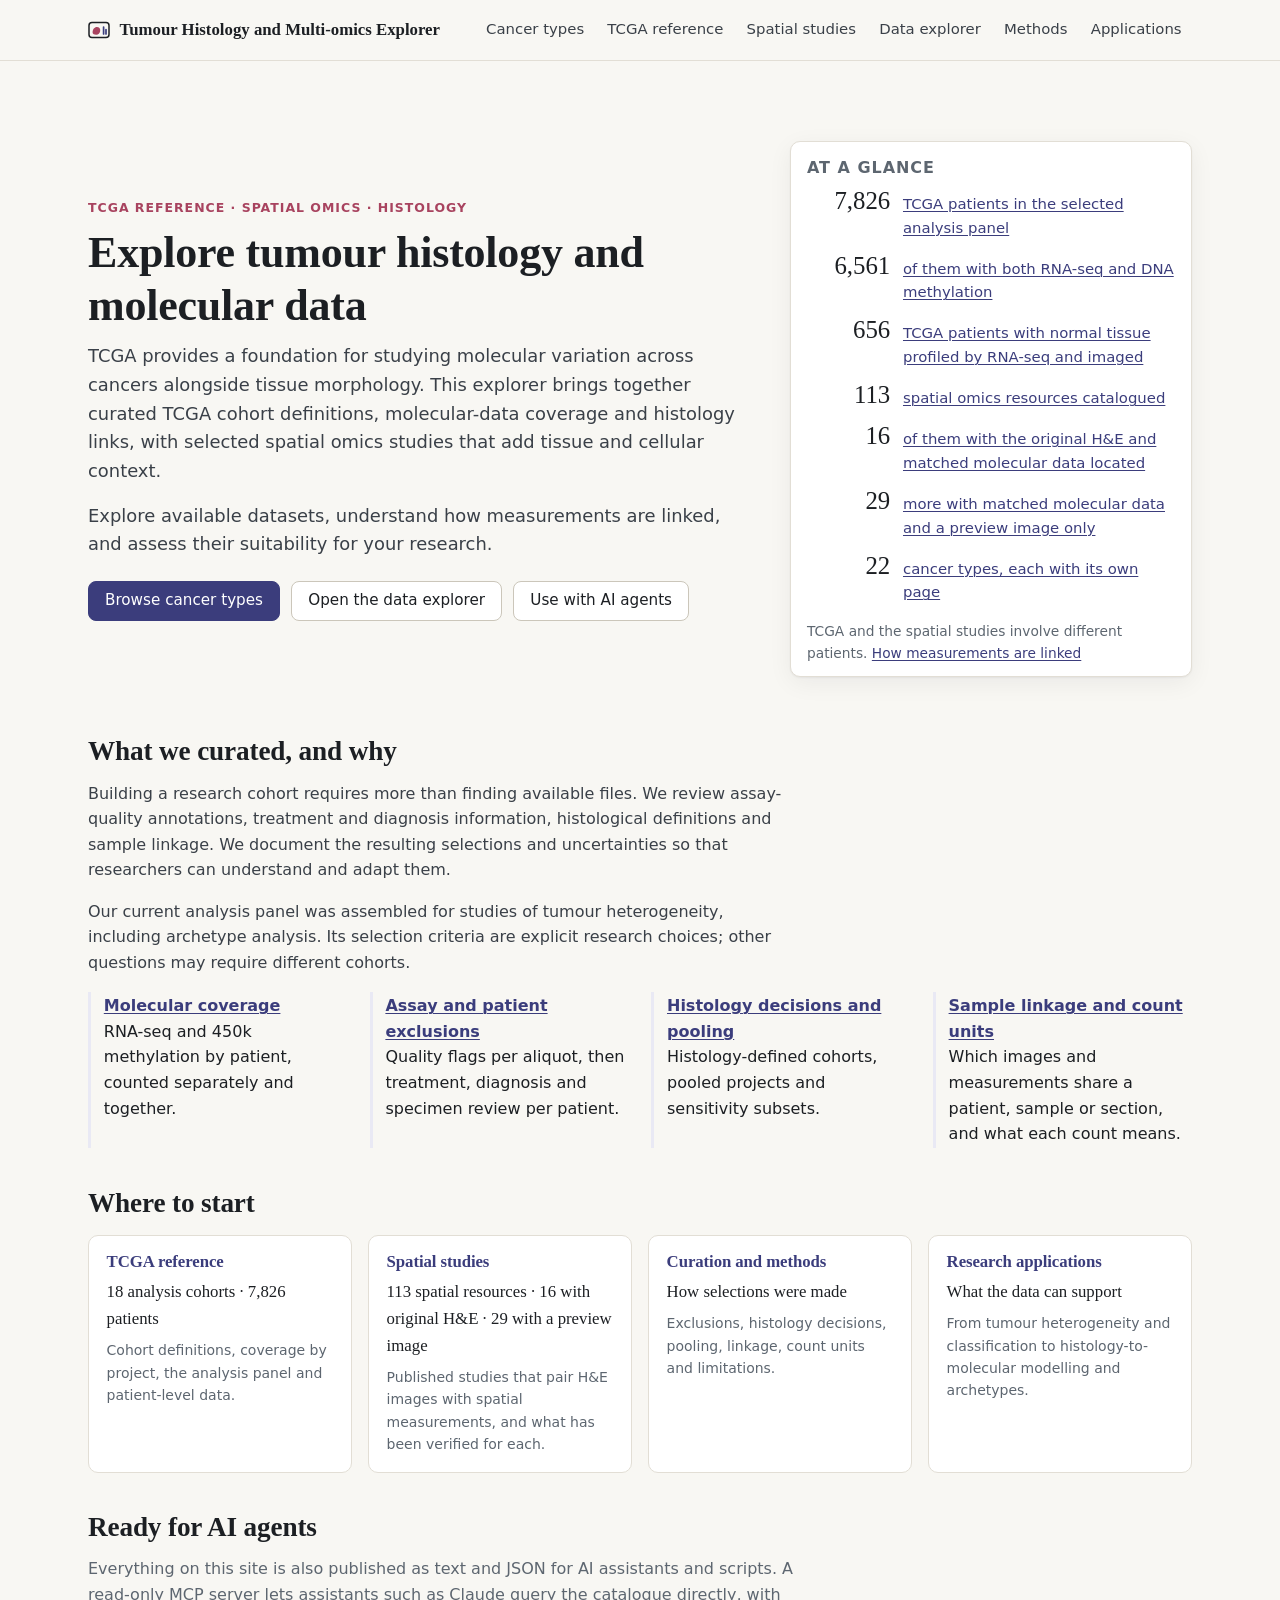
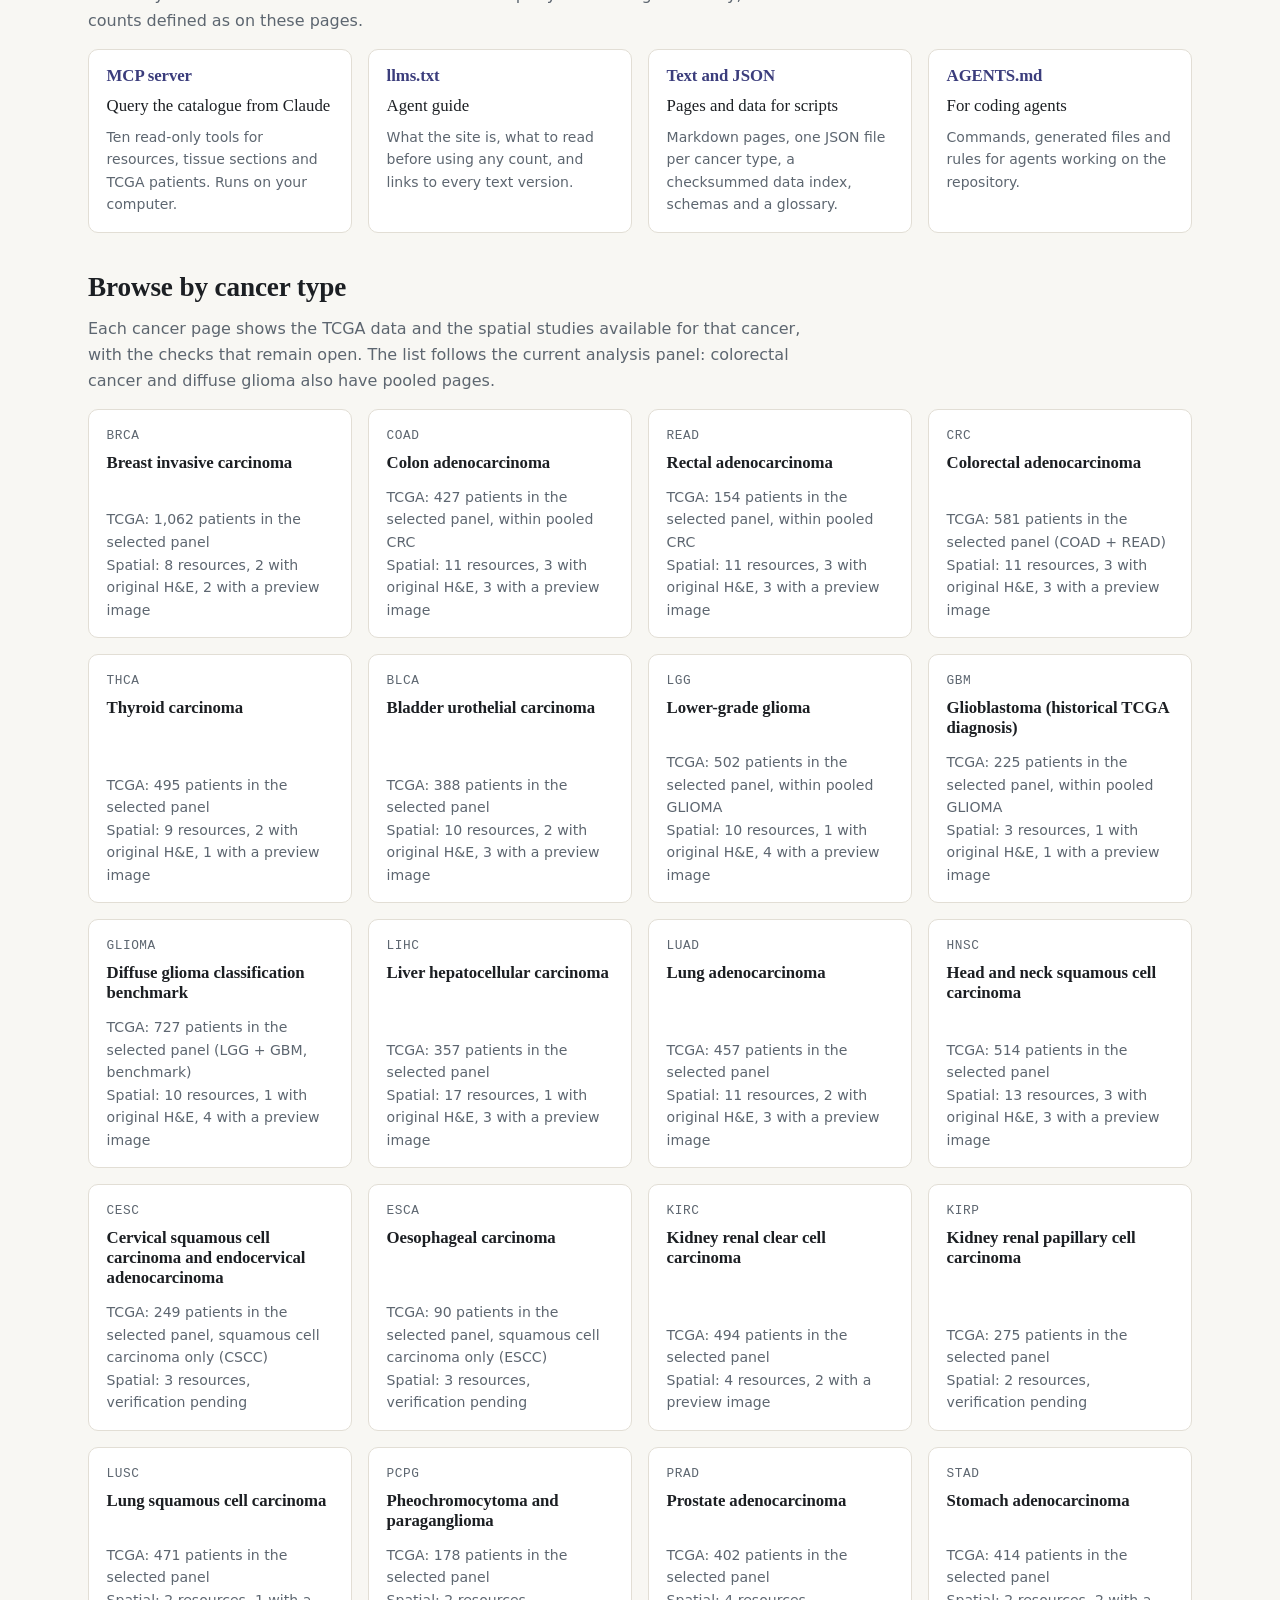
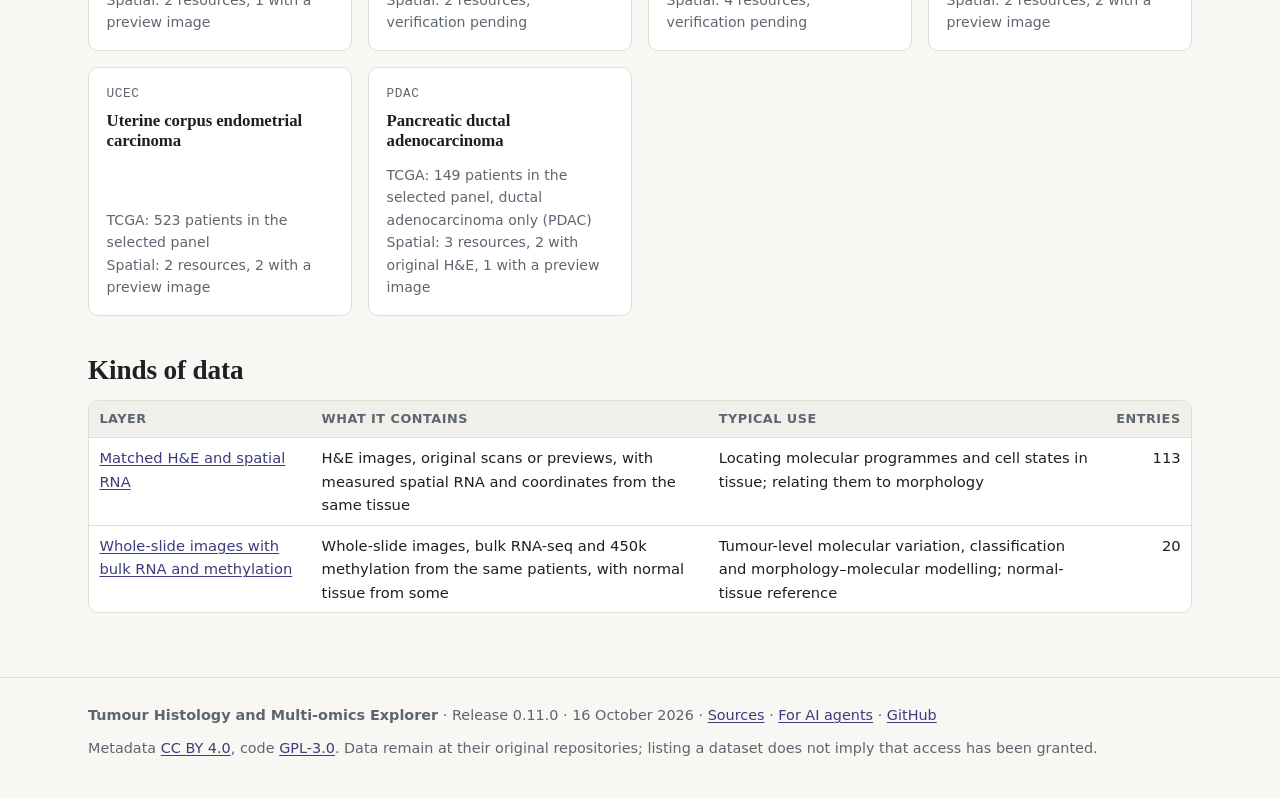
==== commit 504f040f: "Release 0.11.0: apply the spatial follow-up review Apply the follow-up review of the released spatia" ====
--- a/index.html
+++ b/index.html
@@ -15,7 +15,7 @@
  "@type": "Dataset",
  "name": "Tumour Histology and Multi-omics Explorer",
  "description": "Curated public metadata linking tumour histology with molecular measurements: TCGA patients with RNA-seq and 450k DNA methylation, assay and patient exclusions and an analysis panel of 18 cohorts, and published spatial omics studies with matched H&E images (original scans or preview images), with their linkage, access route and verification status. The underlying data remain at their original repositories.",
- "version": "0.10.0",
+ "version": "0.11.0",
  "dateModified": "2026-10-16",
  "keywords": [
   "TCGA",
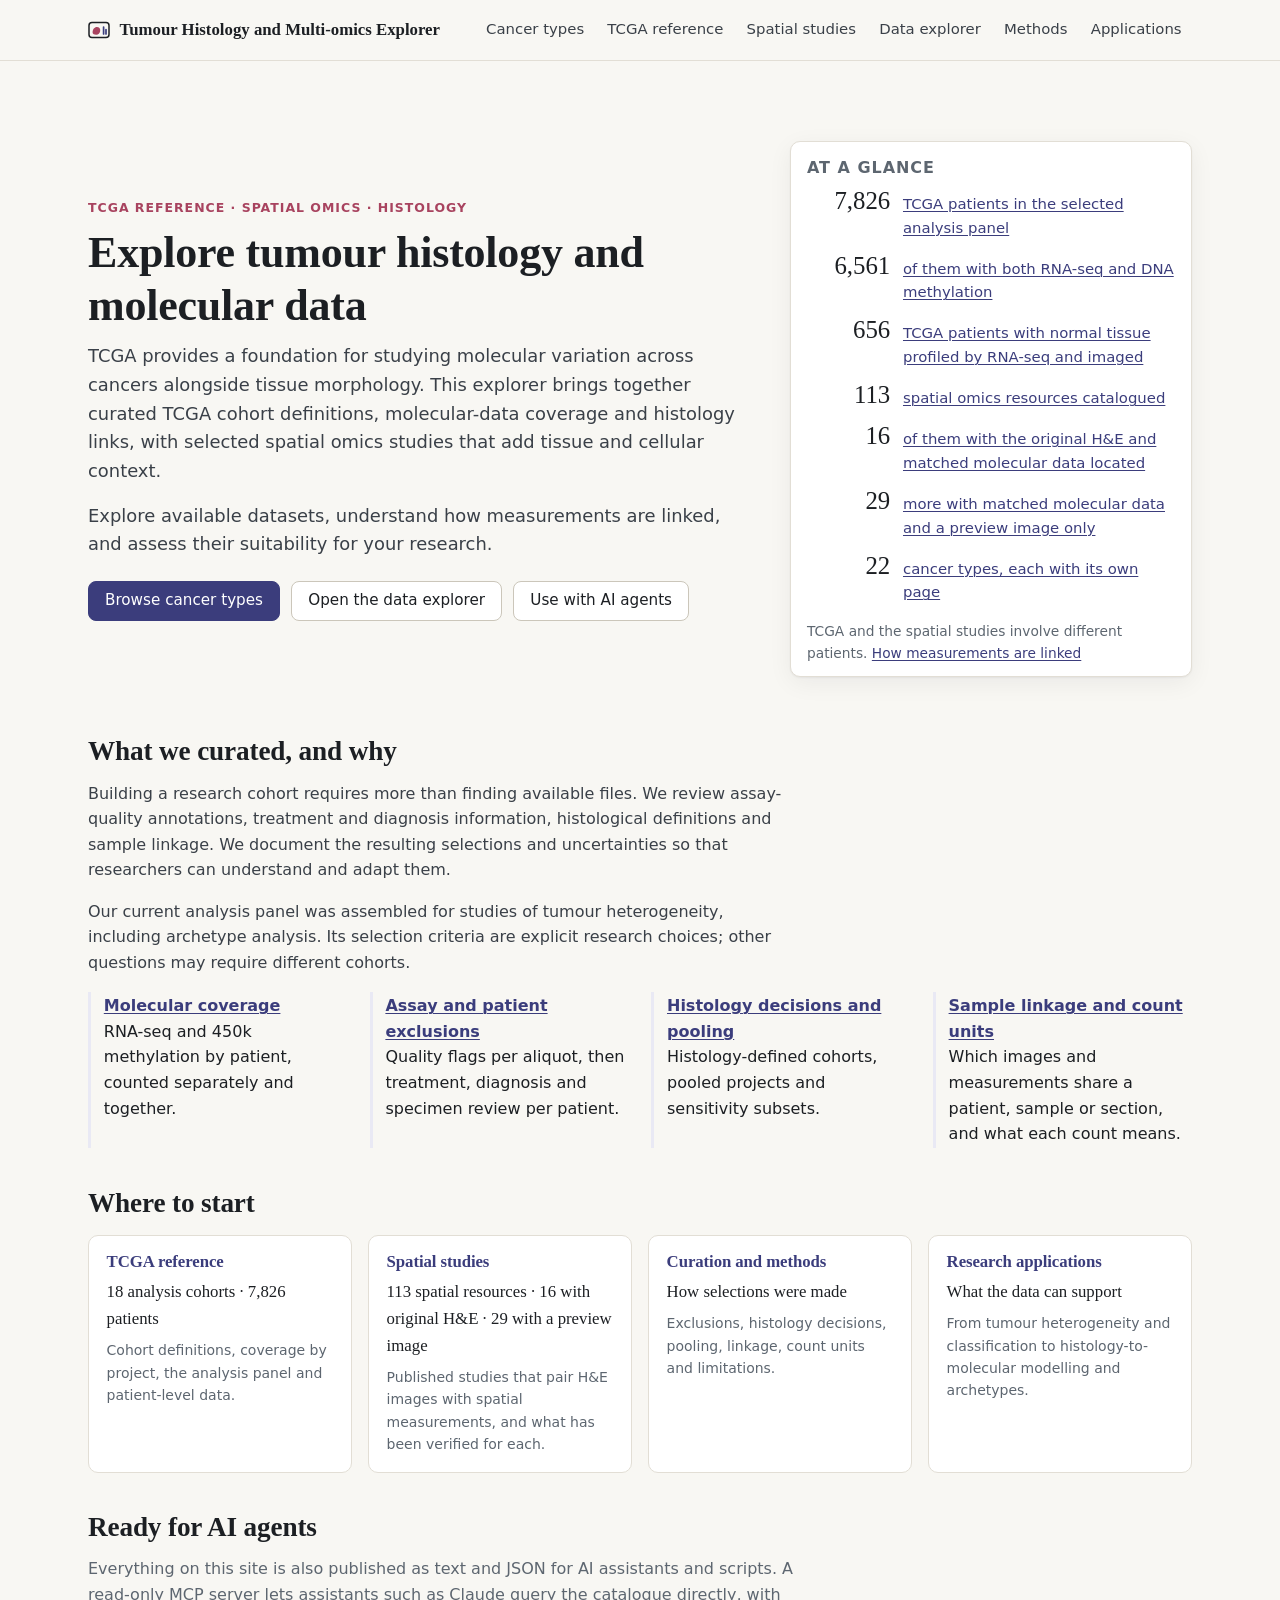
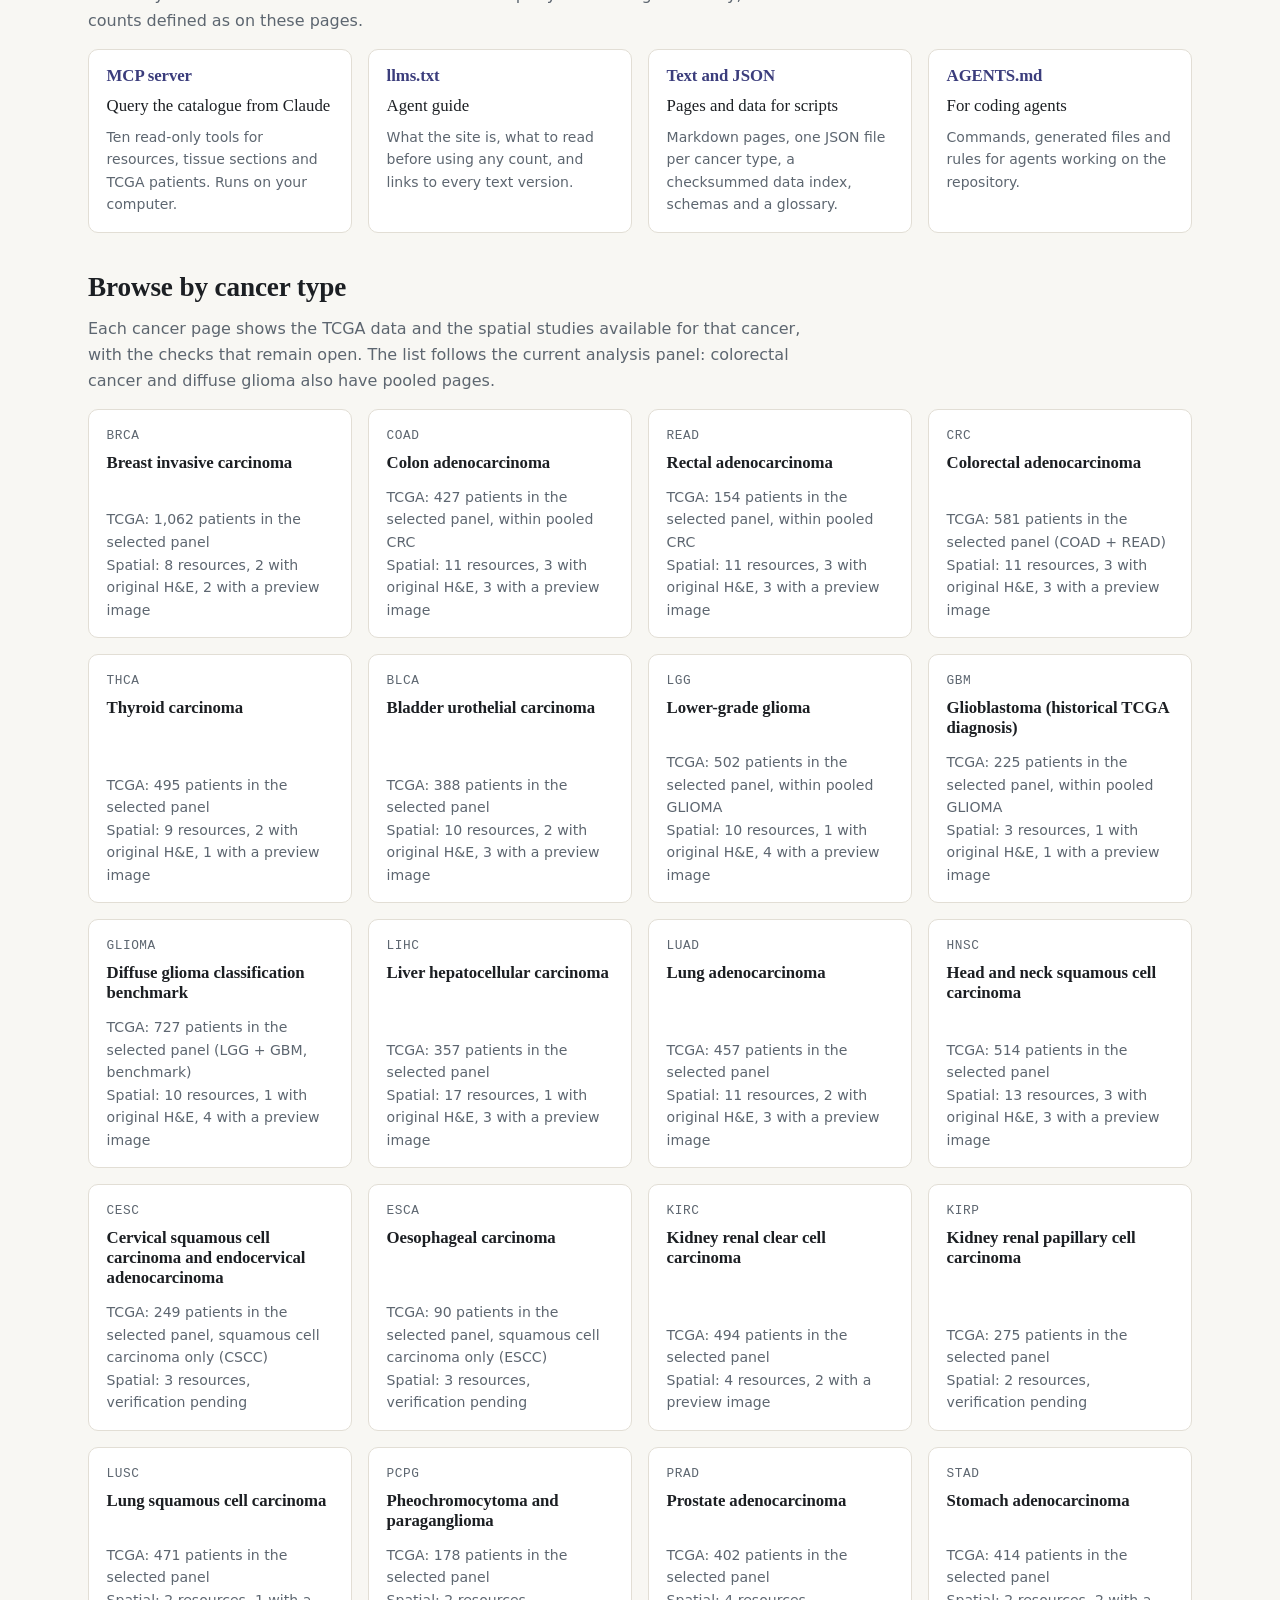
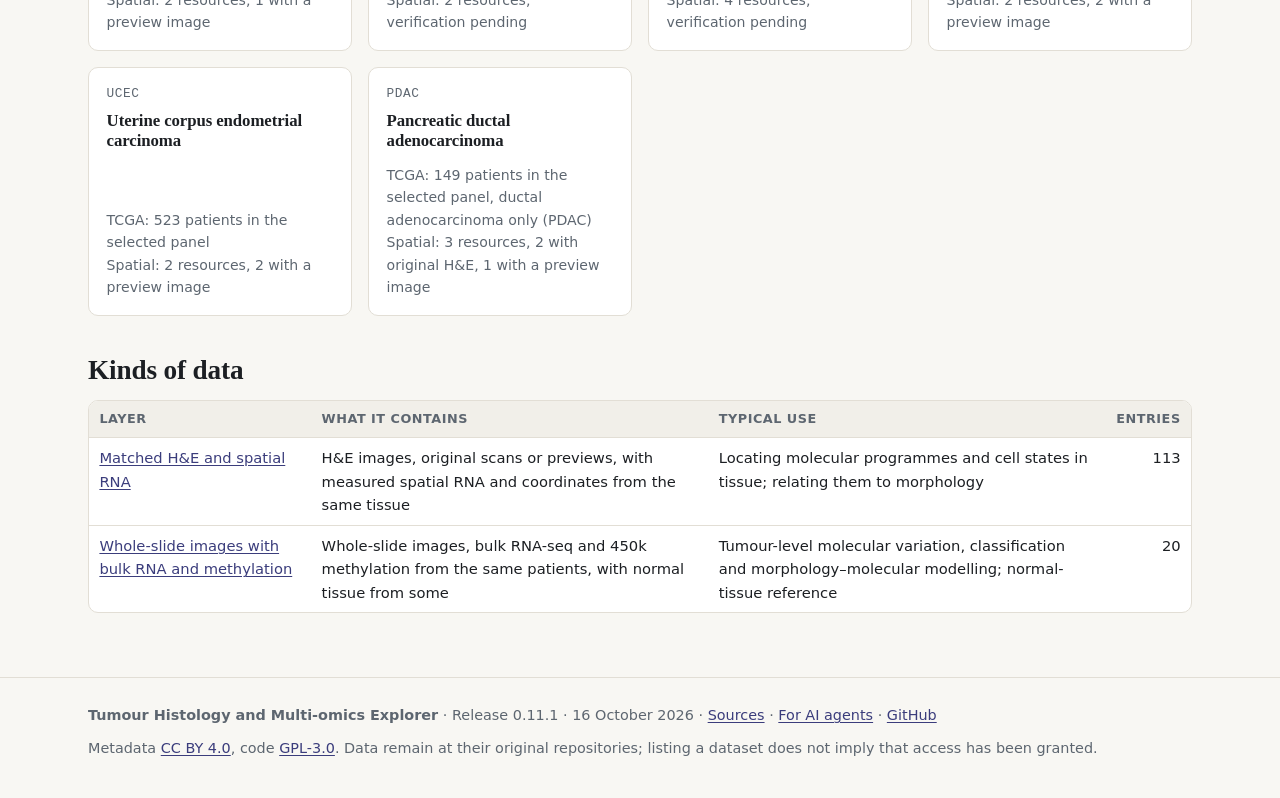
==== commit a381d128: "Release 0.11.1: accession formatting Space the accession strings of eleven spatial candidates (repos" ====
--- a/index.html
+++ b/index.html
@@ -15,7 +15,7 @@
  "@type": "Dataset",
  "name": "Tumour Histology and Multi-omics Explorer",
  "description": "Curated public metadata linking tumour histology with molecular measurements: TCGA patients with RNA-seq and 450k DNA methylation, assay and patient exclusions and an analysis panel of 18 cohorts, and published spatial omics studies with matched H&E images (original scans or preview images), with their linkage, access route and verification status. The underlying data remain at their original repositories.",
- "version": "0.11.0",
+ "version": "0.11.1",
  "dateModified": "2026-10-16",
  "keywords": [
   "TCGA",
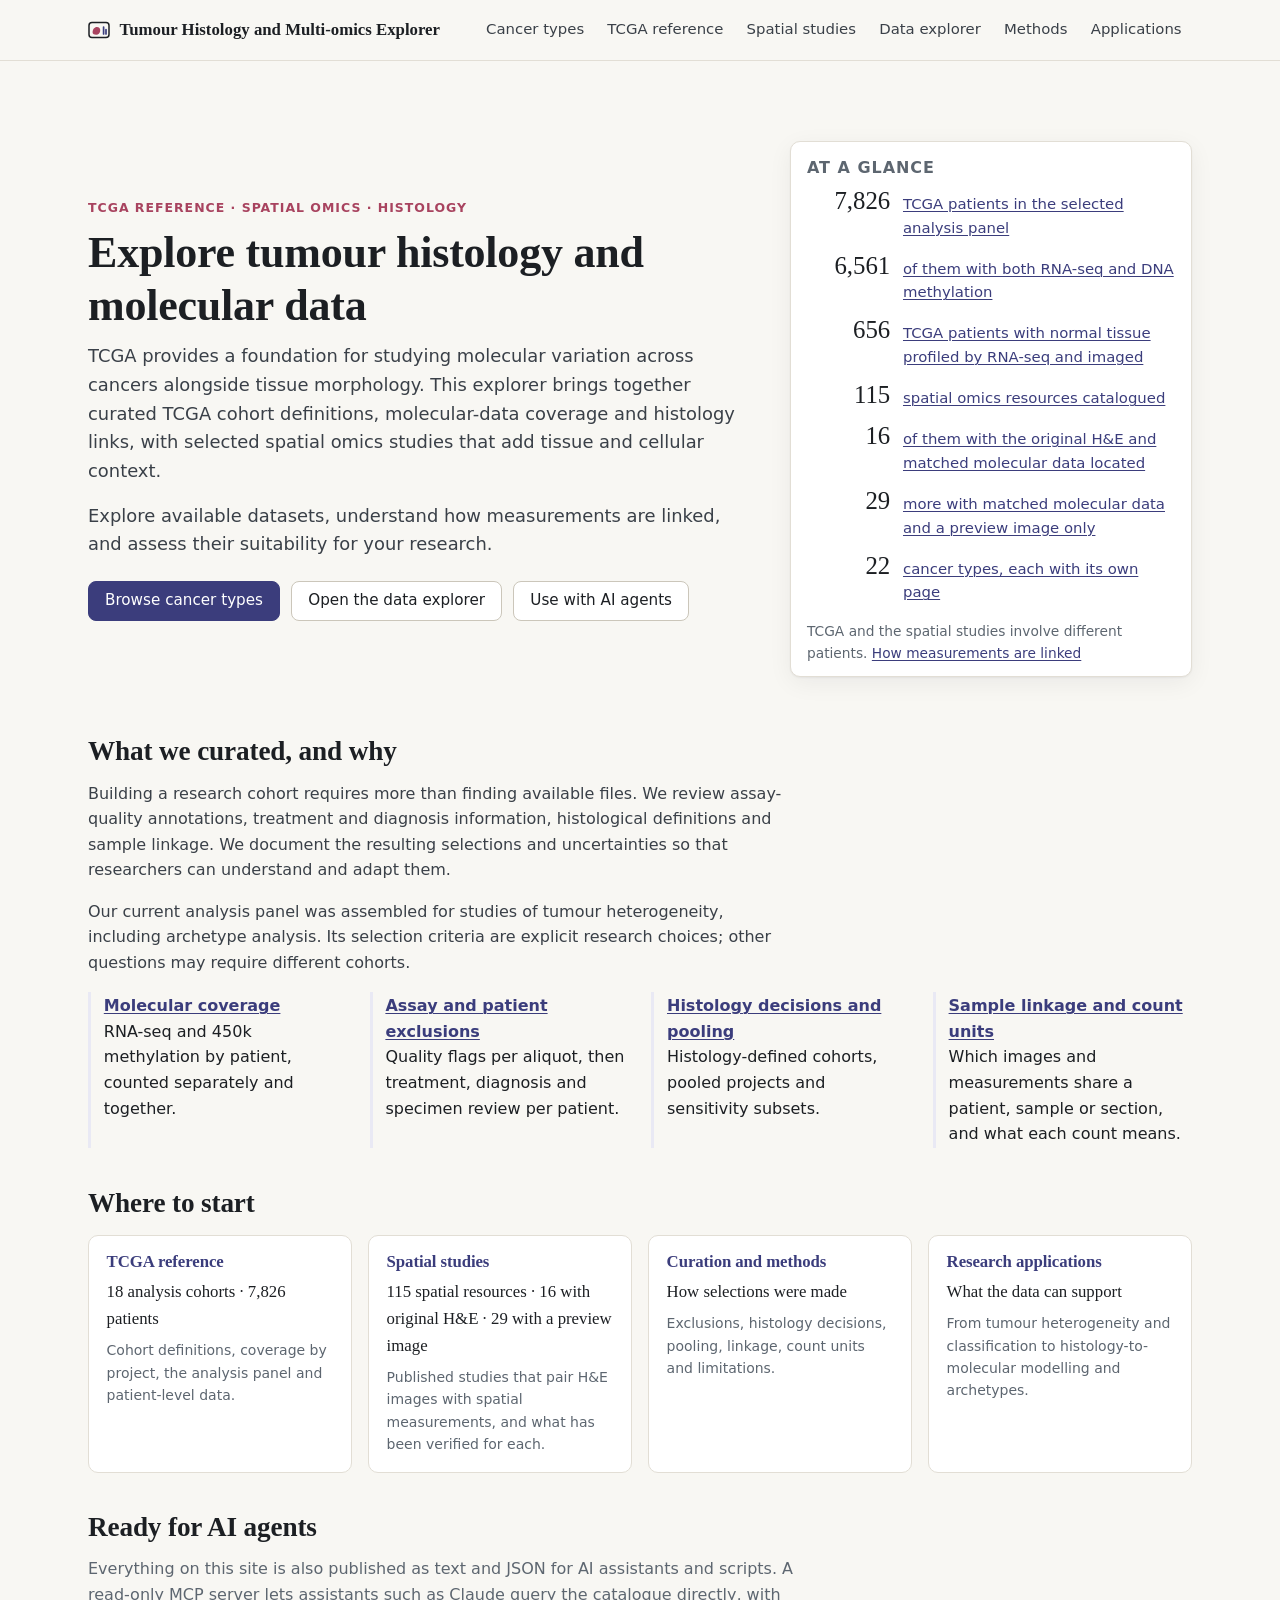
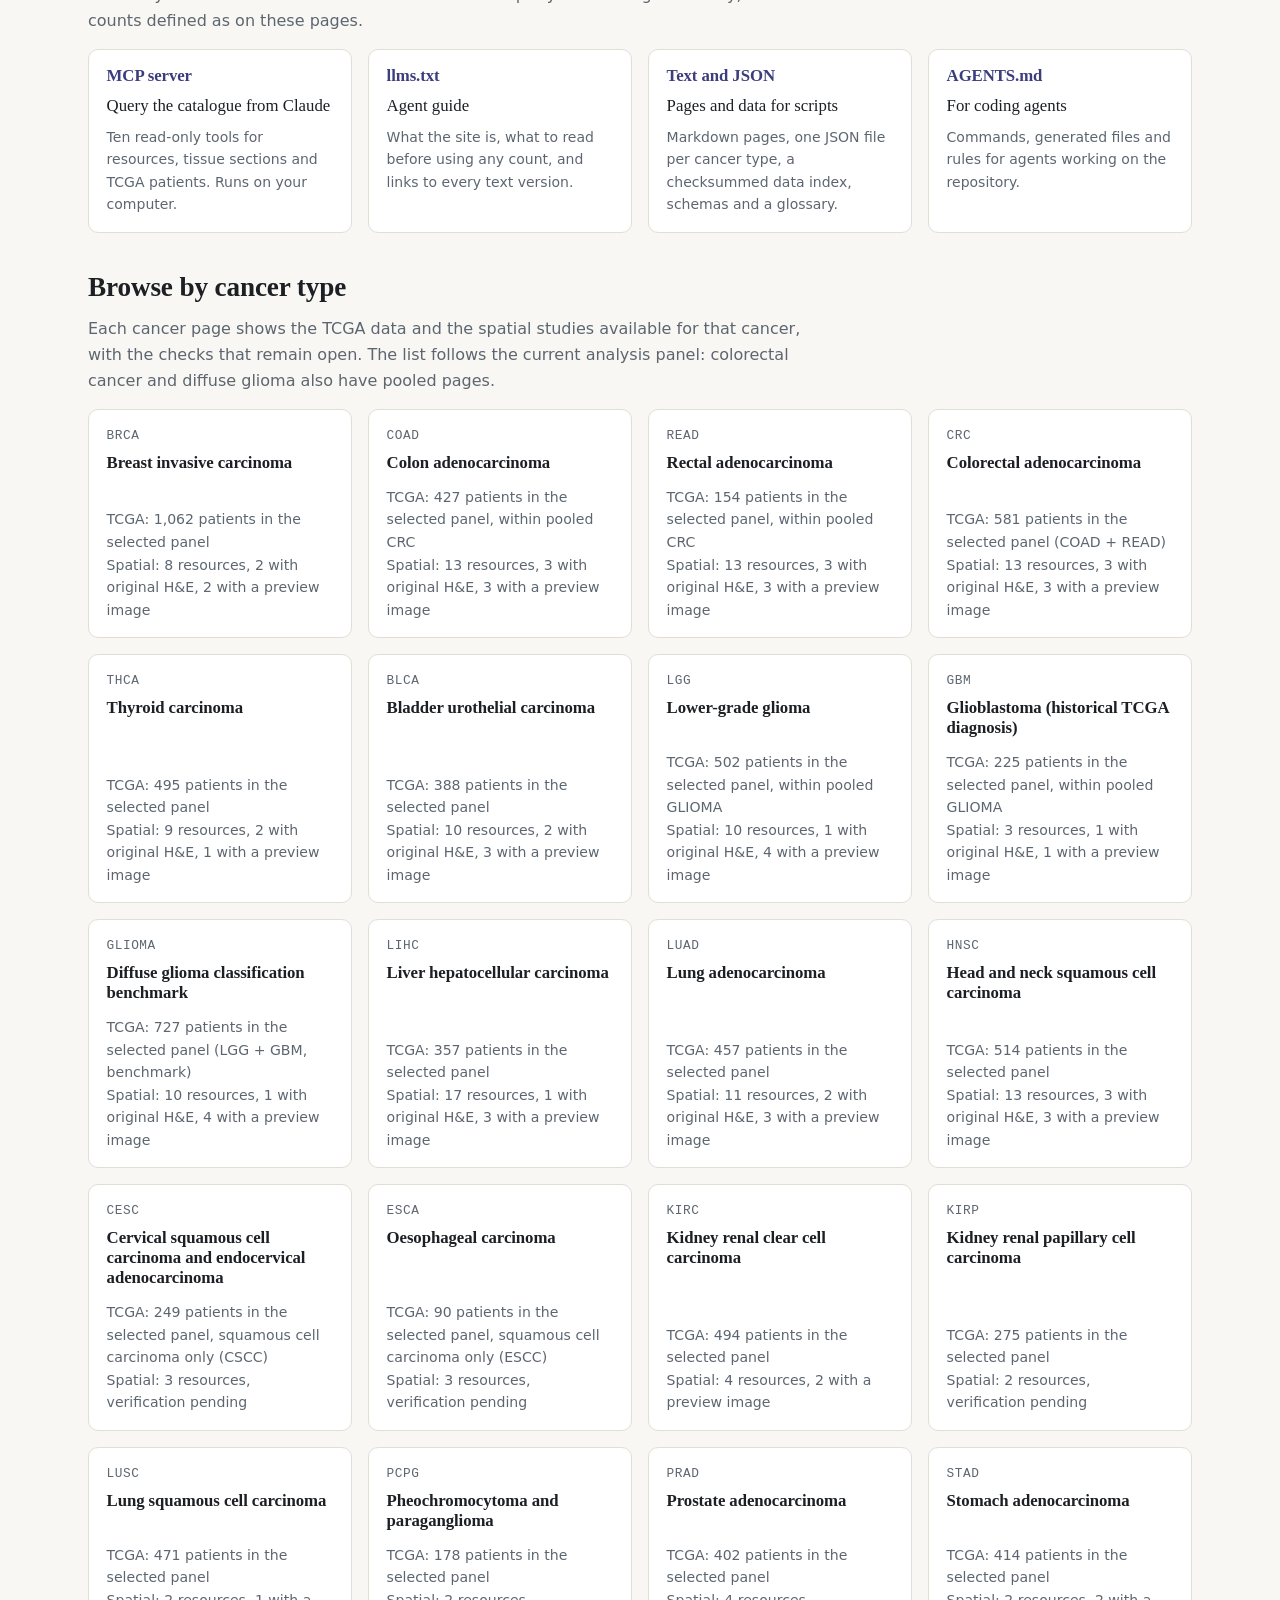
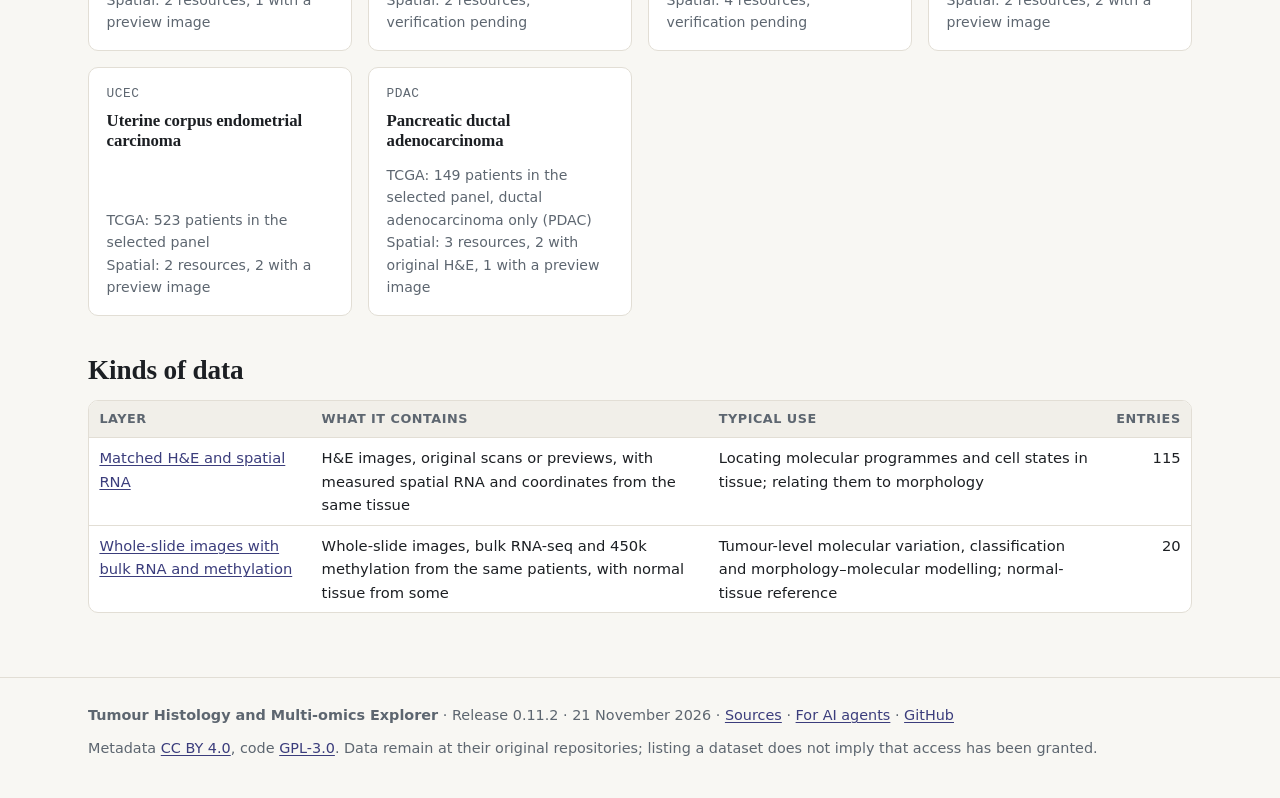
==== commit 98387872: "Release 0.11.2: catalogue CROST colorectal leads" ====
--- a/index.html
+++ b/index.html
@@ -15,8 +15,8 @@
  "@type": "Dataset",
  "name": "Tumour Histology and Multi-omics Explorer",
  "description": "Curated public metadata linking tumour histology with molecular measurements: TCGA patients with RNA-seq and 450k DNA methylation, assay and patient exclusions and an analysis panel of 18 cohorts, and published spatial omics studies with matched H&E images (original scans or preview images), with their linkage, access route and verification status. The underlying data remain at their original repositories.",
- "version": "0.11.1",
- "dateModified": "2026-10-16",
+ "version": "0.11.2",
+ "dateModified": "2026-11-21",
  "keywords": [
   "TCGA",
   "histology",
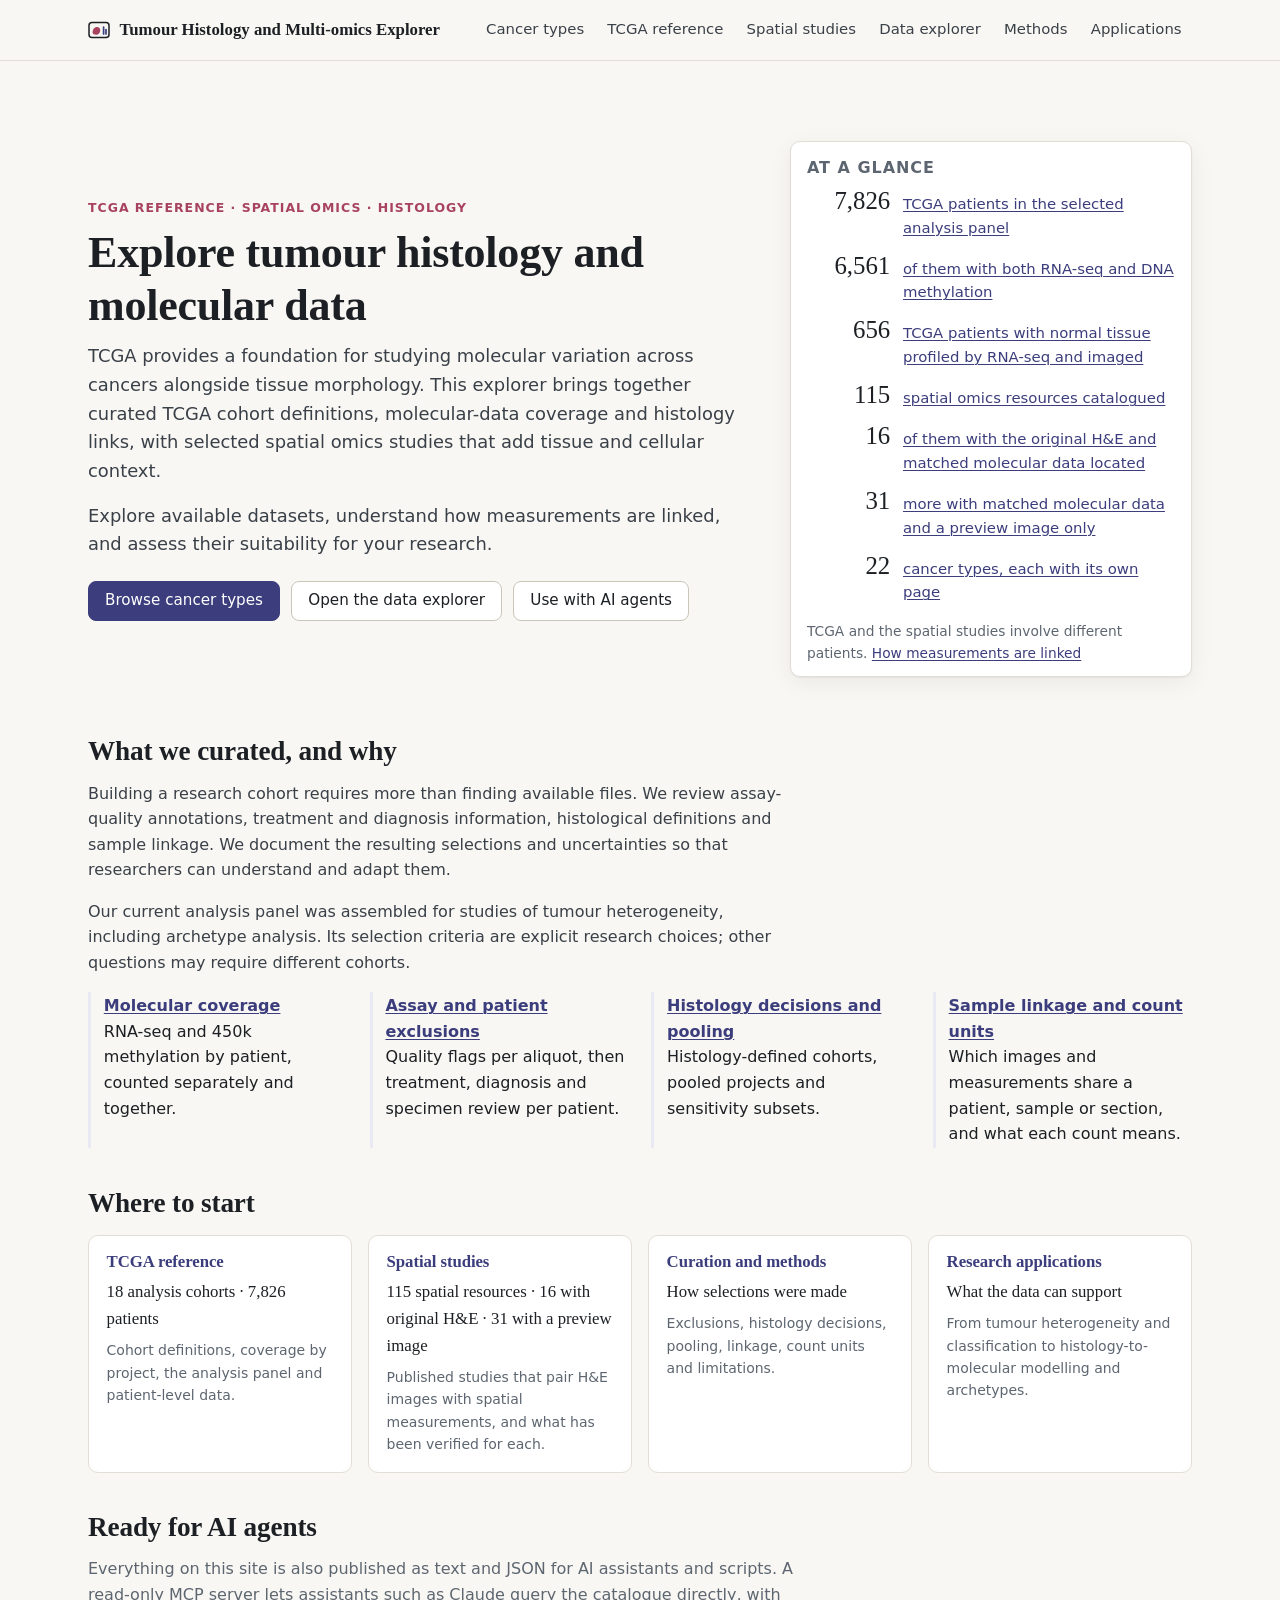
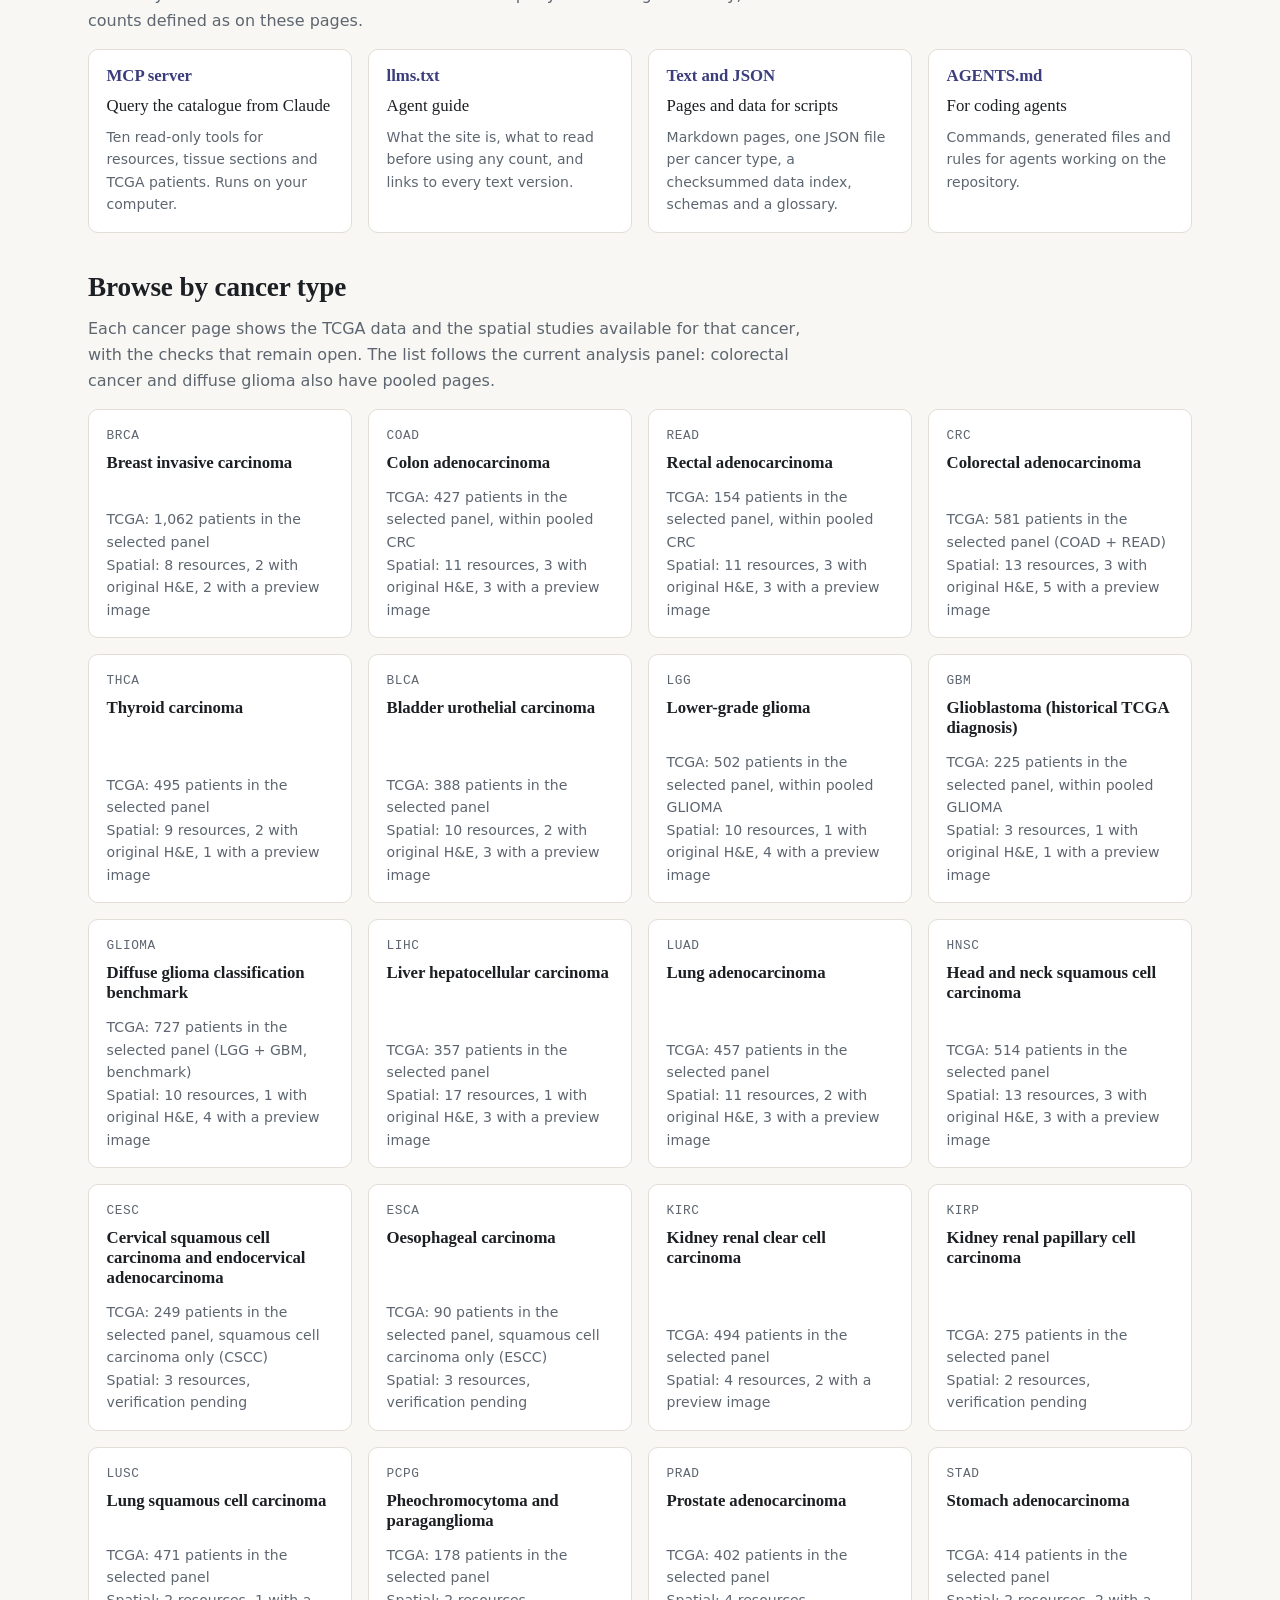
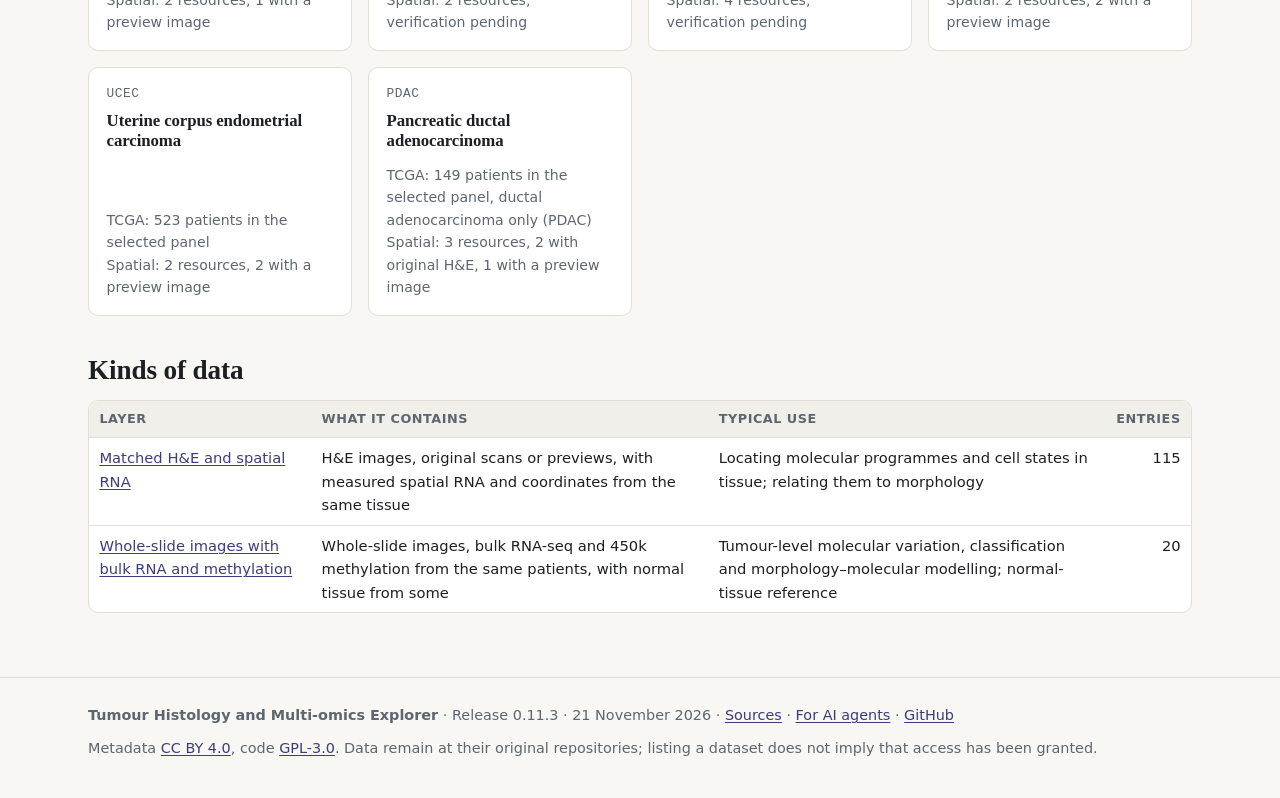
==== commit d1925002: "Release 0.11.3: verify six colorectal preview sections" ====
--- a/index.html
+++ b/index.html
@@ -15,7 +15,7 @@
  "@type": "Dataset",
  "name": "Tumour Histology and Multi-omics Explorer",
  "description": "Curated public metadata linking tumour histology with molecular measurements: TCGA patients with RNA-seq and 450k DNA methylation, assay and patient exclusions and an analysis panel of 18 cohorts, and published spatial omics studies with matched H&E images (original scans or preview images), with their linkage, access route and verification status. The underlying data remain at their original repositories.",
- "version": "0.11.2",
+ "version": "0.11.3",
  "dateModified": "2026-11-21",
  "keywords": [
   "TCGA",
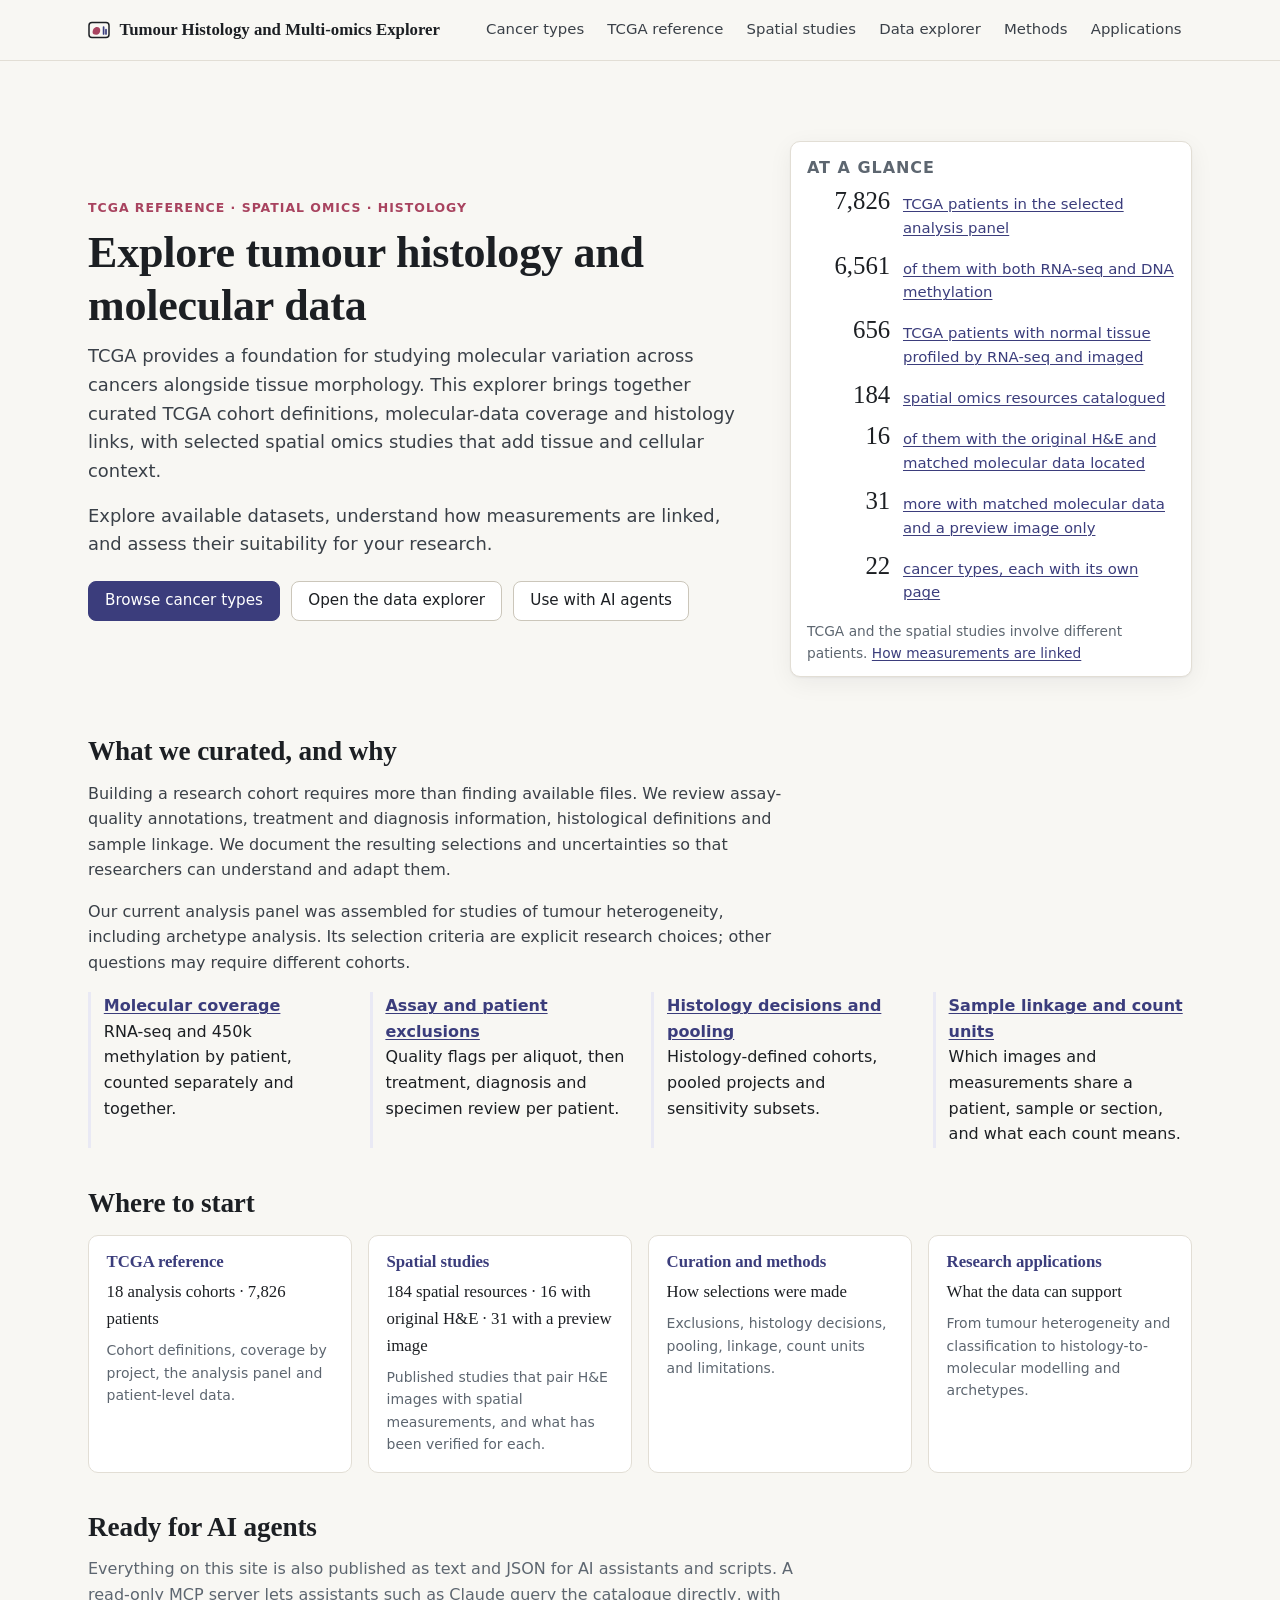
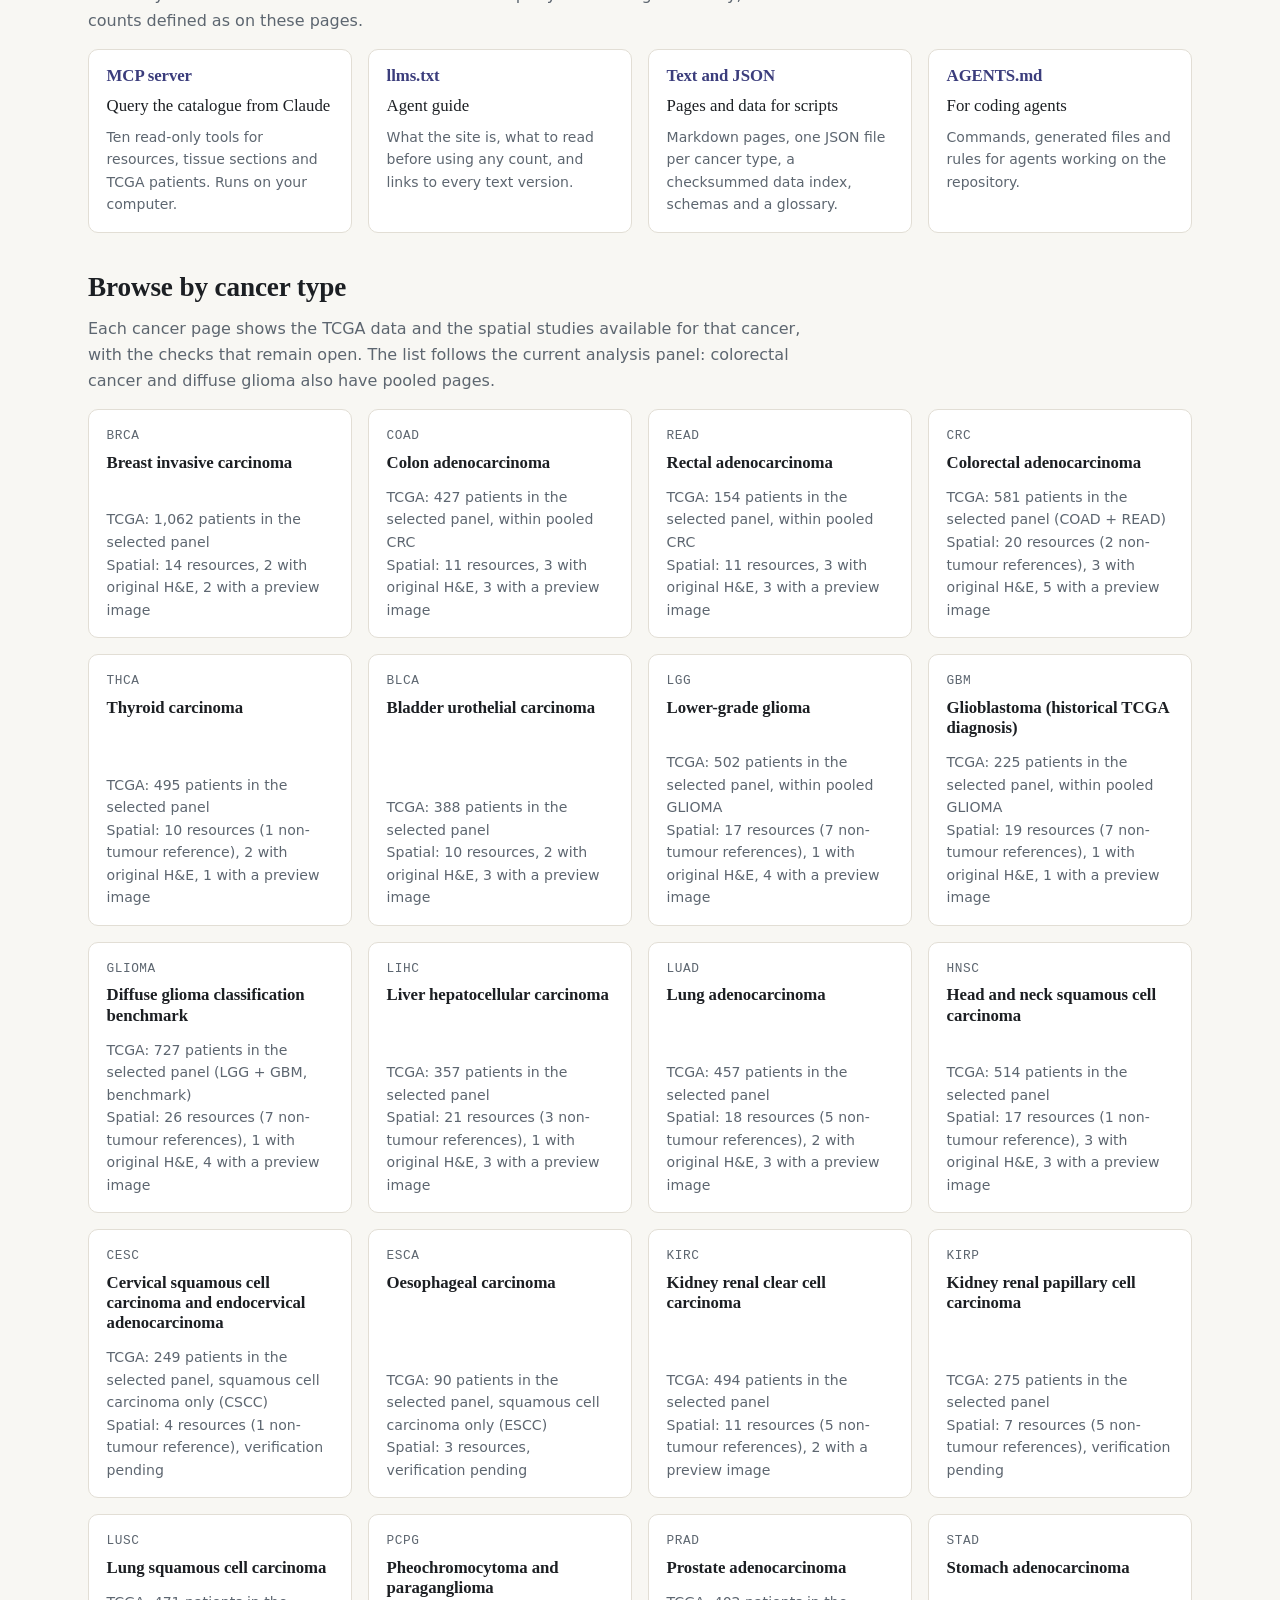
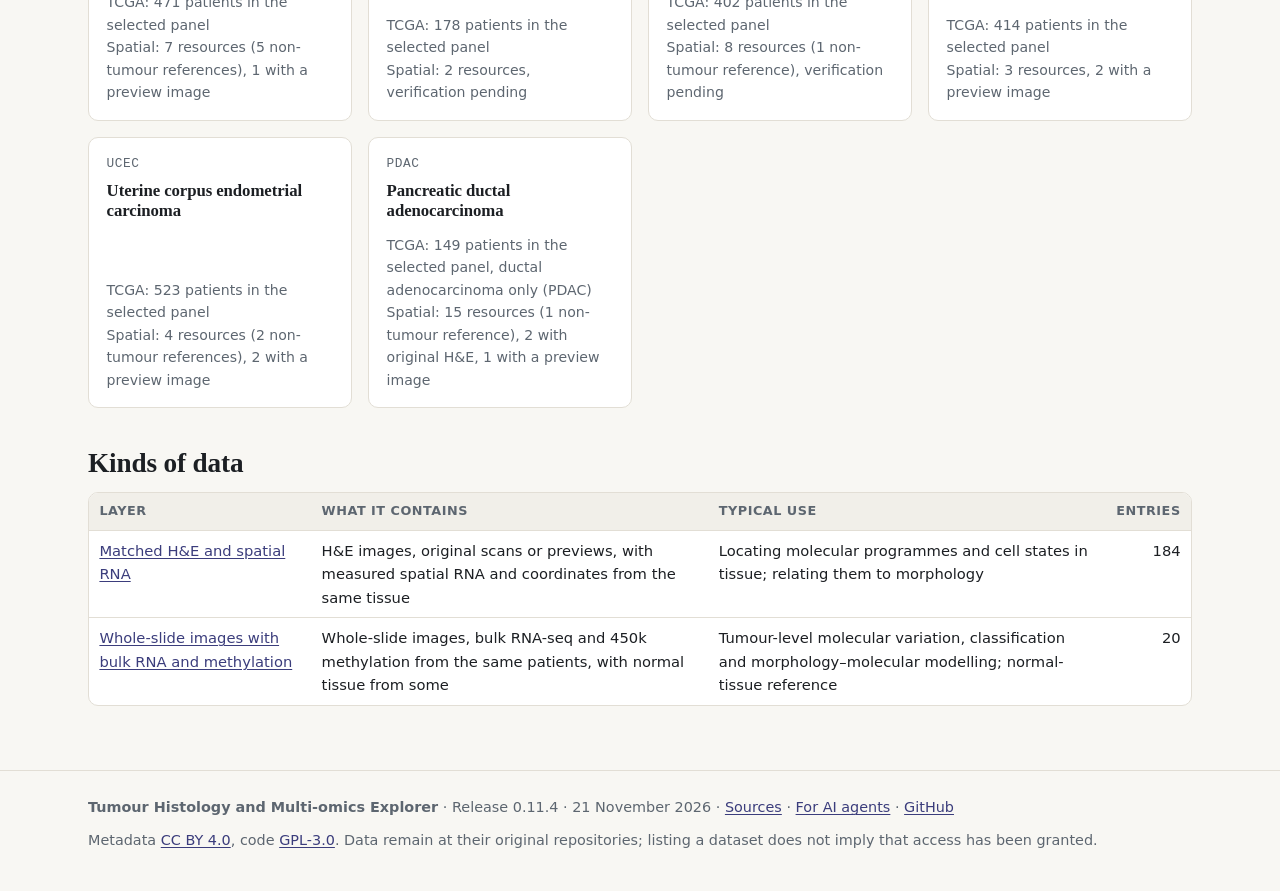
==== commit 94ee836f: "Add reviewed pan-cancer CROST candidates and reference tissues" ====
--- a/index.html
+++ b/index.html
@@ -15,7 +15,7 @@
  "@type": "Dataset",
  "name": "Tumour Histology and Multi-omics Explorer",
  "description": "Curated public metadata linking tumour histology with molecular measurements: TCGA patients with RNA-seq and 450k DNA methylation, assay and patient exclusions and an analysis panel of 18 cohorts, and published spatial omics studies with matched H&E images (original scans or preview images), with their linkage, access route and verification status. The underlying data remain at their original repositories.",
- "version": "0.11.3",
+ "version": "0.11.4",
  "dateModified": "2026-11-21",
  "keywords": [
   "TCGA",
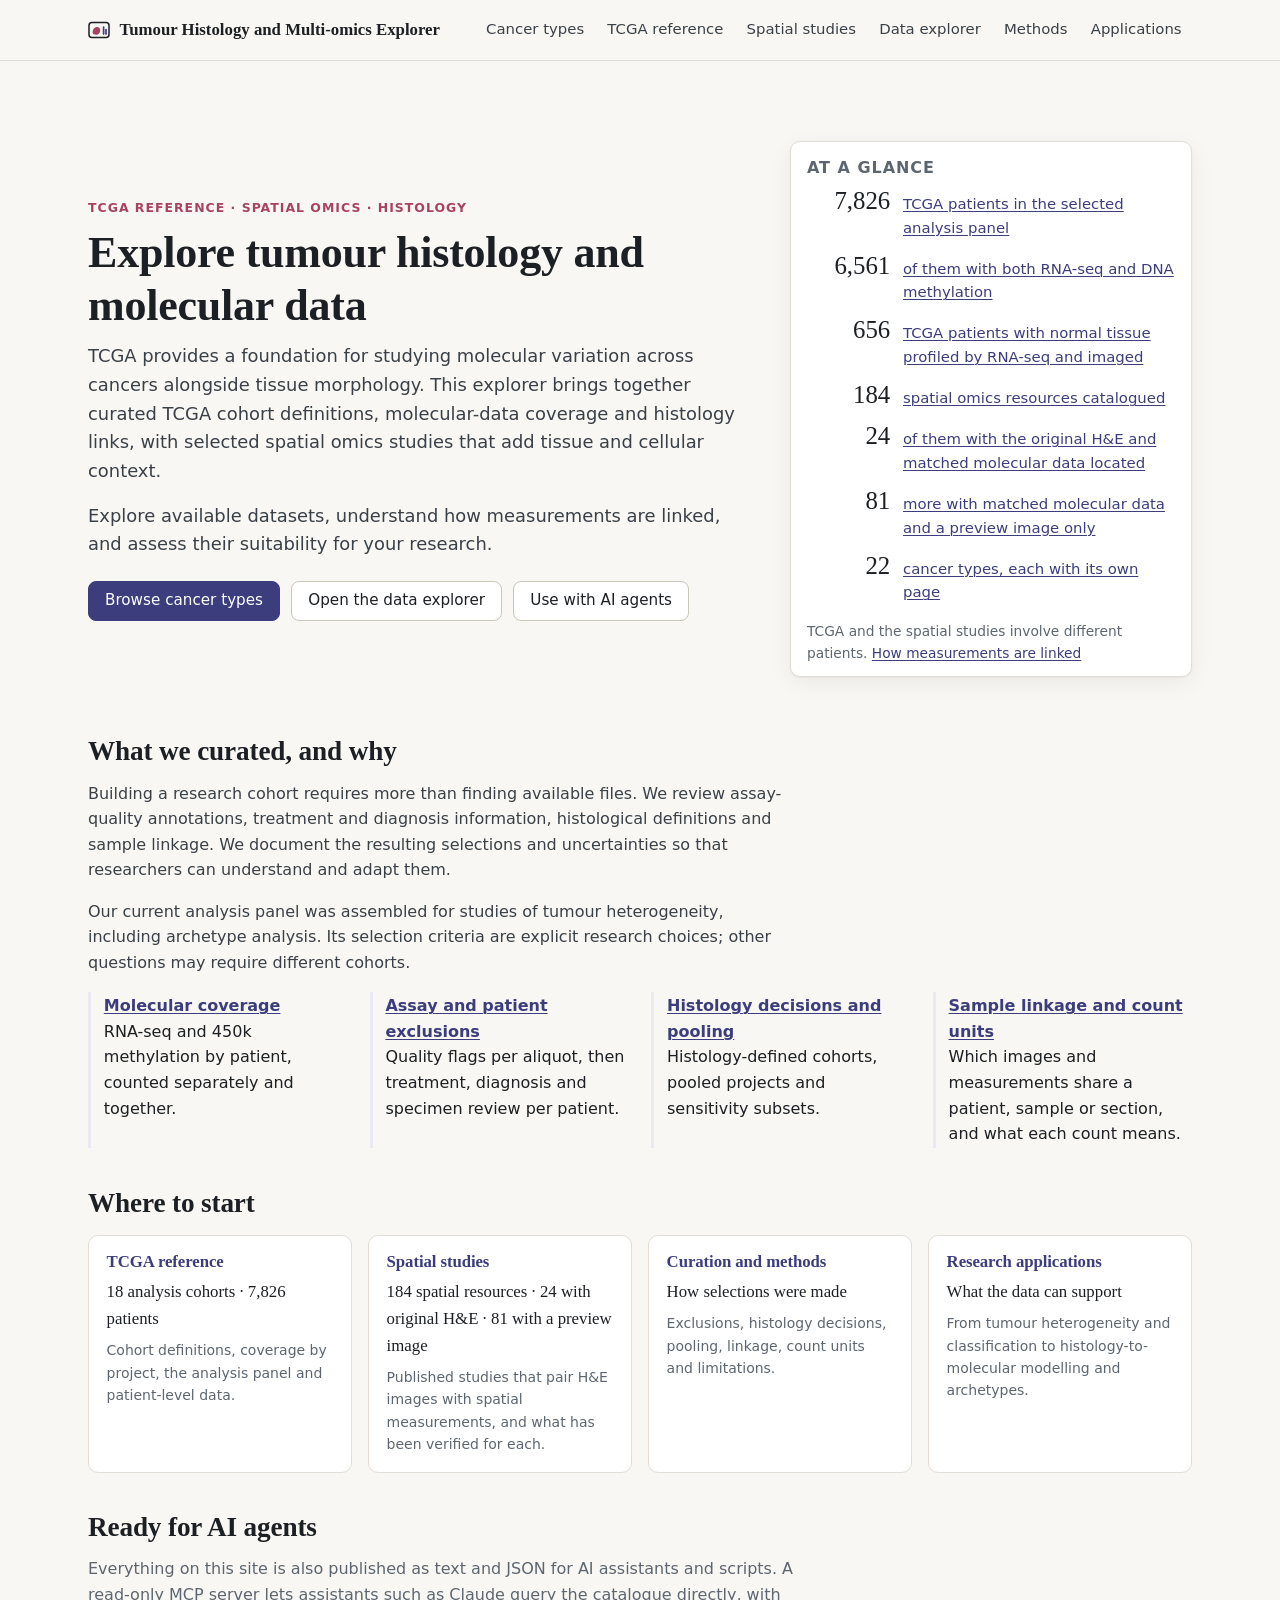
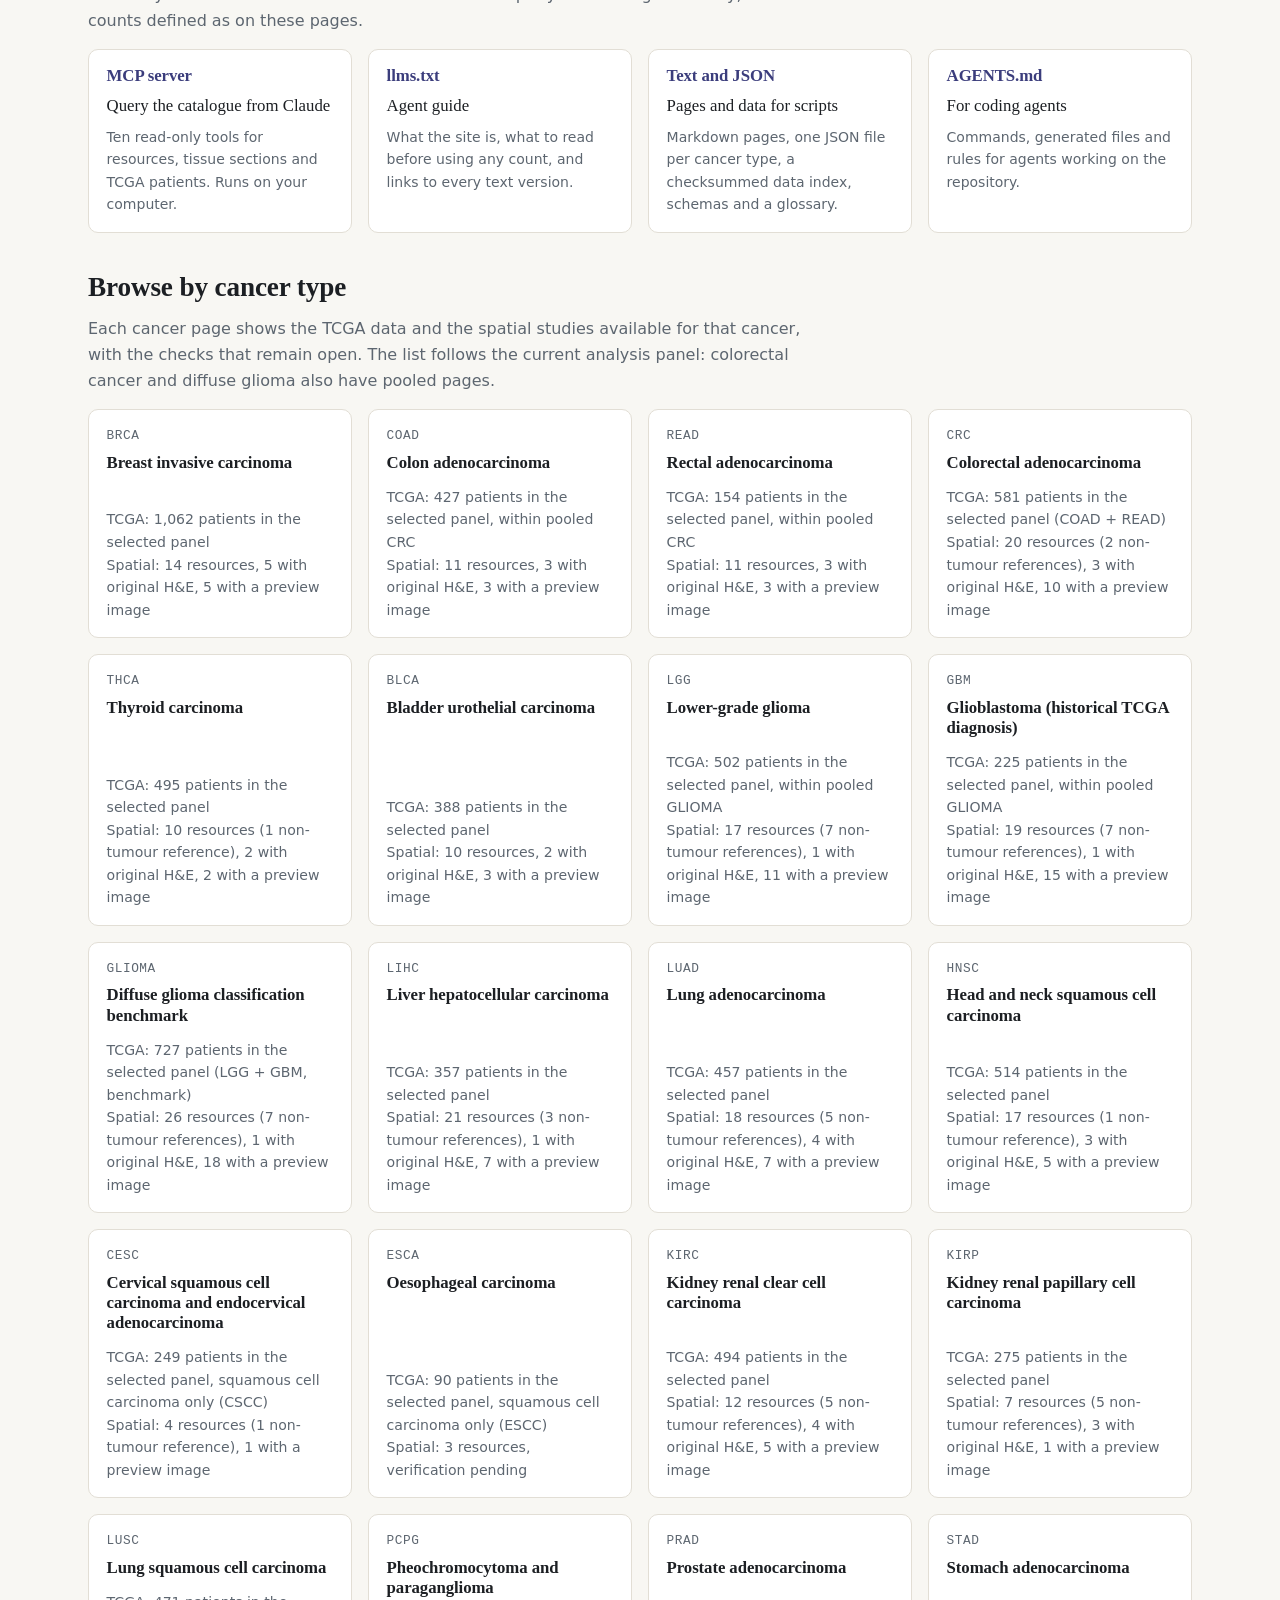
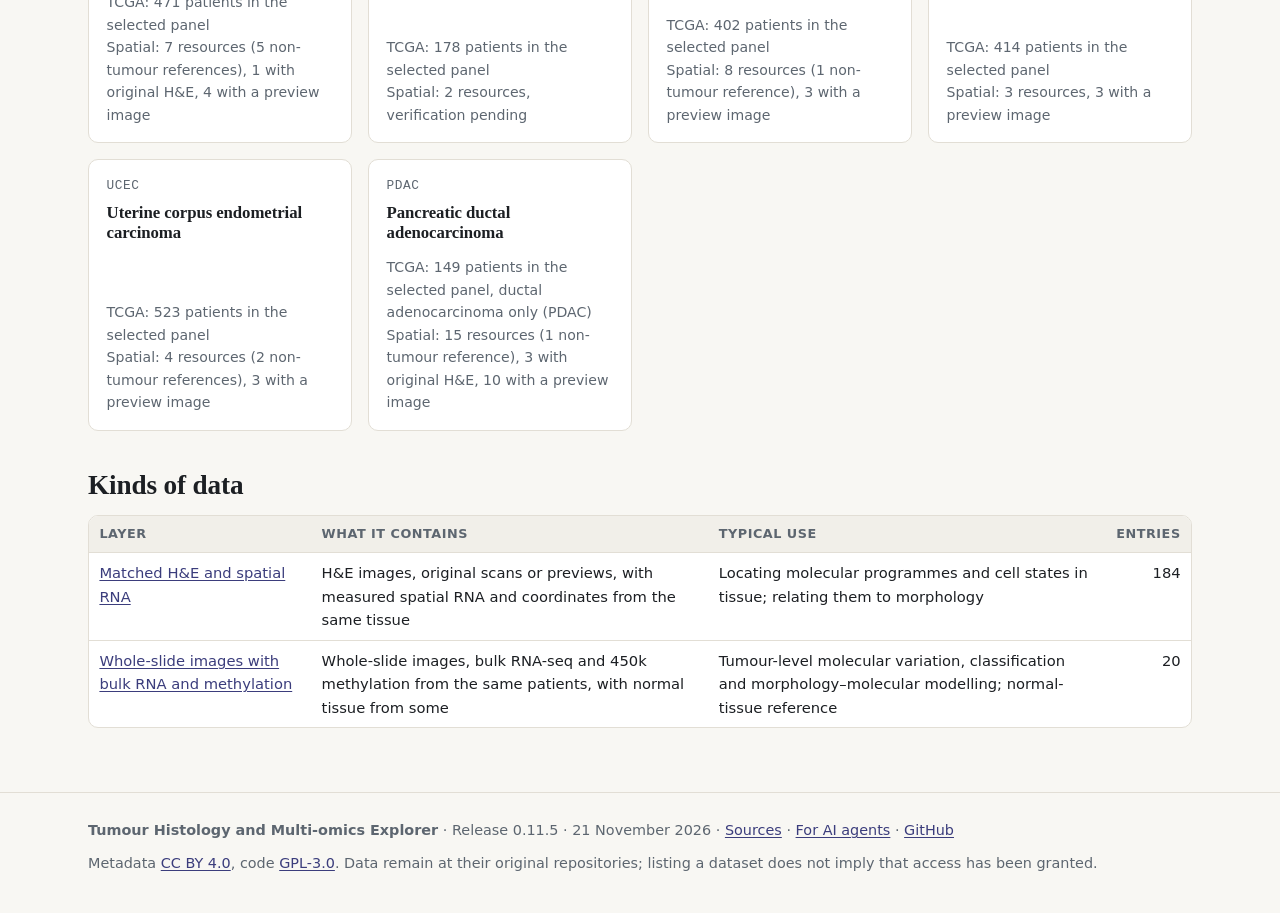
==== commit 24e19a34: "Qualify CROST candidates against originating repositories" ====
--- a/index.html
+++ b/index.html
@@ -15,7 +15,7 @@
  "@type": "Dataset",
  "name": "Tumour Histology and Multi-omics Explorer",
  "description": "Curated public metadata linking tumour histology with molecular measurements: TCGA patients with RNA-seq and 450k DNA methylation, assay and patient exclusions and an analysis panel of 18 cohorts, and published spatial omics studies with matched H&E images (original scans or preview images), with their linkage, access route and verification status. The underlying data remain at their original repositories.",
- "version": "0.11.4",
+ "version": "0.11.5",
  "dateModified": "2026-11-21",
  "keywords": [
   "TCGA",
